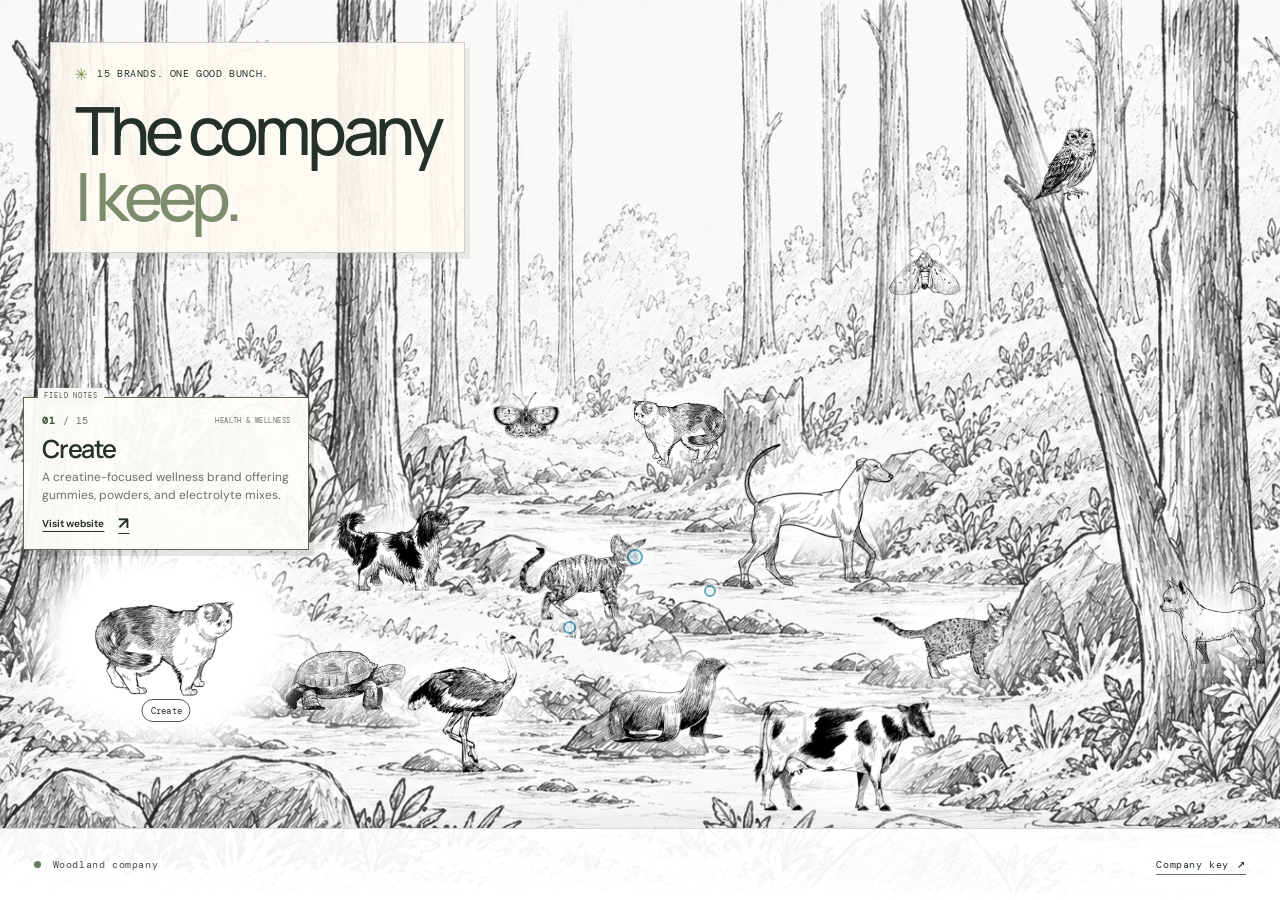
==== clients/index.html @ be7e584c "Improve mobile creek bubbles" ====
<!doctype html>
<html lang="en">
<head>
  <meta charset="utf-8">
  <meta name="viewport" content="width=device-width, initial-scale=1">
  <meta name="description" content="A few of the brands I help build, improve, and grow. Explore Thomas Standing’s freelance work in ecommerce and web development.">
  <meta name="theme-color" content="#eff2df">
  <title>Clients & Collaborations | Thomas Standing</title>
  <link rel="icon" href="../images/favicon.ico">
  <link rel="preconnect" href="https://fonts.googleapis.com">
  <link rel="preconnect" href="https://fonts.gstatic.com" crossorigin>
  <link href="https://fonts.googleapis.com/css2?family=DM+Mono&family=DM+Sans:wght@400;450;500;550;600;650;700&family=Manrope:wght@400;500;600;650;700;750;800&display=swap" rel="stylesheet">
  <link rel="stylesheet" href="clients.css">
  <link rel="stylesheet" href="illustrations.css">
  <link rel="stylesheet" href="zoo.css">
  <link rel="stylesheet" href="stillness.css">
  <link rel="stylesheet" href="wilderness.css">
  <link rel="stylesheet" href="tooltip.css">
  <link rel="stylesheet" href="mobile-scene.css?v=20260921-kevins-left-20">
  <link rel="stylesheet" href="animal-contrast.css?v=20260921-selected-halo">
  <link rel="stylesheet" href="field-guide.css">
  <link rel="stylesheet" href="ambient-life.css?v=20260921-mobile-bubbles-bold">
  <script src="clients.js" defer></script>
</head>
<body>
  <a class="skip-link" href="#animal-field">Skip to clients</a>
  <main id="main">
    <section class="intro" aria-labelledby="page-title">
      <div class="intro-copy">
        <p class="eyebrow"><span aria-hidden="true">✳</span> 15 BRANDS. ONE GOOD BUNCH.</p>
        <div class="intro-row">
          <h1 id="page-title">The company<br><span>I keep.</span></h1>
        </div>
      </div>
    </section>
    <section class="field-section" aria-labelledby="field-heading">
      <div class="field-heading"><p id="field-heading">PICK A COMPANION</p><p>Hover, tap, or use the arrow keys</p></div>
      <div class="animal-stage">
        <div class="ambient-life" aria-hidden="true">
          <span class="creek-bubble bubble-one"></span><span class="creek-bubble bubble-two"></span><span class="creek-bubble bubble-three"></span>
          <svg class="passing-bird" viewBox="0 0 44 20" focusable="false"><path class="bird-wing bird-wing-left" d="M22 11C15 2 7 2 2 5c8 0 13 4 20 8Z"/><path class="bird-wing bird-wing-right" d="M22 11C29 2 37 2 42 5c-8 0-13 4-20 8Z"/><path class="bird-body" d="M19 10c2-2 5-2 7 0l3 3-7 3-7-3Z"/></svg>
        </div>
        <div id="animal-field" class="animal-field" aria-label="Client companions"></div>
      </div>
      <article class="animal-detail" aria-live="polite" aria-atomic="true" hidden>
        <button id="detail-close" class="detail-close" type="button" aria-label="Close company note">×</button>
        <p class="detail-kicker"><span id="client-number">01</span> / 15 <span id="client-category"></span></p>
        <h2 id="client-name"></h2><p id="company-description"></p>
        <div id="contribution" class="contribution"><p class="detail-label">WHERE I COME IN</p><p id="client-work"></p></div>
        <ul id="client-services" class="services" aria-label="Services"></ul>
        <a id="client-link" target="_blank" rel="noopener noreferrer">Visit website <span aria-hidden="true">↗</span><span class="sr-only"> (opens in a new tab)</span></a>
      </article>
      <div class="field-footer"><p><span class="motion-dot" aria-hidden="true"></span> Woodland company</p><button id="field-guide-toggle" class="field-guide-toggle" type="button" aria-expanded="false" aria-controls="field-guide">Company key <span aria-hidden="true">↗</span></button></div>
      <aside id="field-guide" class="field-guide" aria-label="Company key" hidden>
        <div class="field-guide-heading"><p>FIELD GUIDE</p><button id="field-guide-close" type="button" aria-label="Close company key">×</button></div>
        <div id="company-key" class="company-key"></div>
      </aside>
    </section>
    <noscript><p class="noscript-message">Freelance clients include Create, OLYRA, Kevin’s Natural Foods, Consider the Wldflwrs, Koia, gigitAI, J. Press, Unbound Snacks, SomeraRoad, Ohana Realty, Love Your Melon, Oceanfoam, Tare Market, Rich Wife, and Served. Enable JavaScript to explore their collaborations, or <a href="mailto:tomcoap@gmail.com">get in touch</a>.</p></noscript>
  </main>
</body>
</html>
---- clients/clients.css ----
:root{--paper:#f7f5ed;--ink:#233128;--muted:#677168;--line:#d7dccf;--lime:#d7ee77;--moss:#405d3e;--sun:#f4bb59;--display:'Manrope',sans-serif;--body:'DM Sans',sans-serif;--mono:'DM Mono',monospace}*{box-sizing:border-box}html{scroll-behavior:smooth}body{margin:0;background:var(--paper);color:var(--ink);font-family:var(--body);-webkit-font-smoothing:antialiased}a{color:inherit;text-decoration:none}button{font:inherit;color:inherit;cursor:pointer}button,a{-webkit-tap-highlight-color:transparent}button:focus-visible,a:focus-visible{outline:3px solid var(--moss);outline-offset:5px}button{touch-action:manipulation}::selection{background:var(--lime)}.site-header,main,footer{width:min(1280px,calc(100% - 112px));margin-inline:auto}.site-header{height:108px;display:flex;align-items:center;justify-content:space-between;border-bottom:1px solid var(--line)}.wordmark{font-family:var(--display);font-size:22px;font-weight:750;letter-spacing:-1px}.brand-dot{color:#829d3e;font-size:32px}nav{display:flex;align-items:center;gap:35px;font-size:13px;font-weight:500}nav a{display:flex;align-items:center;gap:8px}.nav-dot{width:5px;height:5px;border-radius:50%;background:var(--ink)}.contact-link{margin-left:20px}.contact-link span{font-size:21px;margin-left:13px}.intro{padding:60px 0 40px}.eyebrow,.field-heading,.detail-kicker,.detail-label,.field-footer{font-family:var(--mono);font-size:10px;letter-spacing:.06em}.eyebrow{margin:0;display:flex;align-items:center;gap:9px}.eyebrow span{font-size:21px;line-height:1;color:#789147}.intro-row{display:flex;justify-content:space-between;align-items:flex-end;gap:48px;margin-top:19px}.intro h1{font-family:var(--display);font-weight:500;font-size:clamp(54px,6.3vw,88px);line-height:.99;letter-spacing:-5.7px;margin:0}.intro h1 span{color:#7d8c6d}.intro-row>p{max-width:275px;font-size:15px;line-height:1.7;color:var(--muted);margin:0 8px 6px 0}.field-section{padding-bottom:75px}.field-heading{display:flex;justify-content:space-between;border-top:1px solid var(--ink);padding:14px 0 16px;color:var(--muted)}.field-heading p{margin:0}.field-heading p:first-child{color:var(--ink)}.animal-stage{position:relative;min-height:650px;overflow:hidden;background:#e8eed6;border:1px solid #cad4af;border-radius:2px;isolation:isolate}.animal-stage:after{content:'';position:absolute;inset:0;z-index:-1;opacity:.28;background-image:radial-gradient(#728358 1px,transparent 1px);background-size:17px 17px;mix-blend-mode:multiply}.sun{position:absolute;width:190px;aspect-ratio:1;right:7%;top:7%;border-radius:50%;background:var(--sun);opacity:.87;box-shadow:0 0 0 10px #f4bb5922;z-index:-1}.cloud{position:absolute;width:145px;height:36px;background:#f8f7ed;border-radius:99px;opacity:.85;z-index:-1}.cloud:before,.cloud:after{content:'';position:absolute;bottom:0;border-radius:50%;background:inherit}.cloud:before{width:61px;height:61px;left:20px}.cloud:after{width:43px;height:43px;right:22px}.cloud-one{left:8%;top:11%;transform:scale(.62)}.cloud-two{right:22%;top:27%;transform:scale(.42);opacity:.6}.hills{position:absolute;left:-10%;right:-8%;bottom:-23%;height:48%;border-radius:50% 50% 0 0;background:#9eb675;z-index:-1}.hills:before{content:'';position:absolute;width:60%;height:80%;right:-9%;bottom:0;border-radius:50% 50% 0 0;background:#7e9e62}.animal-field{position:absolute;inset:0}.animal{--animal-size:98px;position:absolute;left:var(--x);top:var(--y);width:var(--animal-size);height:calc(var(--animal-size) + 30px);transform:translate(-50%,-50%) scale(var(--scale));border:0;background:transparent;padding:0;z-index:2;animation:amble var(--duration) ease-in-out var(--delay) infinite;transform-origin:50% 75%}.animal:hover,.animal:focus-visible,.animal[aria-pressed='true']{z-index:5;animation-play-state:paused}.animal:focus-visible{outline:none}.animal-shadow{position:absolute;bottom:16px;left:21%;width:58%;height:11px;border-radius:50%;background:#46613c30;filter:blur(2px);transition:transform .25s}.animal-face{position:relative;display:grid;place-items:center;width:100%;height:var(--animal-size);font-family:'Apple Color Emoji','Segoe UI Emoji',sans-serif;font-size:calc(var(--animal-size) * .79);line-height:1;filter:drop-shadow(0 8px 6px #35512328);transition:transform .25s,filter .25s}.animal-tag{position:absolute;top:calc(100% - 19px);left:50%;transform:translateX(-50%) translateY(-4px);white-space:nowrap;border:1px solid #526647;background:#f9faee;padding:5px 8px 4px;border-radius:99px;font-family:var(--mono);font-size:9px;letter-spacing:.02em;opacity:0;transition:opacity .2s,transform .2s;pointer-events:none}.animal:hover .animal-face,.animal:focus-visible .animal-face,.animal[aria-pressed='true'] .animal-face{transform:translateY(-9px) rotate(4deg);filter:drop-shadow(0 14px 8px #35512332)}.animal:hover .animal-shadow,.animal:focus-visible .animal-shadow,.animal[aria-pressed='true'] .animal-shadow{transform:scale(.76)}.animal:hover .animal-tag,.animal:focus-visible .animal-tag,.animal[aria-pressed='true'] .animal-tag{opacity:1;transform:translateX(-50%) translateY(-10px)}.animal-detail{position:absolute;right:24px;bottom:24px;width:min(378px,calc(100% - 48px));min-height:280px;padding:23px 24px 20px;background:#fffdf6;border:1px solid #46613c;box-shadow:8px 9px 0 #728c5544;z-index:6}.detail-kicker{display:flex;gap:7px;align-items:center;margin:0;color:var(--muted)}#client-number{color:var(--moss);font-weight:700}.detail-kicker #client-category{margin-left:auto;text-transform:uppercase;font-size:8px;letter-spacing:.06em}.animal-detail h2{font-family:var(--display);font-size:31px;line-height:1.05;letter-spacing:-1.7px;font-weight:600;margin:13px 0 10px}.animal-detail>p:not(.detail-kicker){font-size:13px;line-height:1.55;color:var(--muted);margin:0}.contribution{margin-top:18px;border-top:1px solid var(--line);padding-top:13px}.contribution[hidden],.services[hidden]{display:none}.detail-label{margin:0 0 5px;color:var(--moss);font-size:8px}.contribution p:last-child{font-size:12px;line-height:1.52;margin:0}.services{display:flex;flex-wrap:wrap;gap:5px;list-style:none;padding:0;margin:14px 0}.services li{font-size:8px;letter-spacing:.02em;border:1px solid var(--line);padding:5px 7px;border-radius:99px}.animal-detail>a{display:inline-flex;gap:14px;align-items:center;margin-top:13px;font-size:11px;font-weight:650;text-decoration:underline;text-underline-offset:4px}.animal-detail>a span[aria-hidden]{font-size:17px;text-decoration:none}.field-footer{display:flex;justify-content:space-between;align-items:center;padding:13px 1px;color:var(--muted)}.field-footer p{margin:0}.motion-dot{display:inline-block;width:7px;height:7px;margin-right:5px;border-radius:50%;background:#719657;animation:blink 2s ease-in-out infinite}.field-footer button{border:0;border-bottom:1px solid var(--muted);padding:3px 0;background:transparent;font-family:var(--mono);font-size:10px;color:var(--ink)}.closing{border-top:1px solid var(--line);display:flex;align-items:center;justify-content:space-between;gap:25px;padding:40px 0 62px}.closing p{font-family:var(--display);font-size:35px;letter-spacing:-1.4px;line-height:1.3;margin:0}.closing p span{color:#818776}.closing>a{font-size:12px;background:var(--lime);padding:18px 22px;border-radius:3px;white-space:nowrap}.closing>a span{margin-left:32px;font-size:20px}.closing>a:hover{background:#c9e36b}footer{border-top:1px solid var(--line);padding:25px 0 30px;display:flex;align-items:center;justify-content:space-between;font-size:10px;color:var(--muted)}footer>span:first-child{color:var(--ink);font-weight:600}.sr-only{position:absolute;width:1px;height:1px;padding:0;margin:-1px;overflow:hidden;clip:rect(0,0,0,0);white-space:nowrap;border:0}.skip-link{position:fixed;left:20px;top:-100px;z-index:10;padding:12px;background:var(--lime)}.skip-link:focus{top:12px}.noscript-message{padding:24px;line-height:1.7}.noscript-message a{text-decoration:underline}.is-paused .animal,.is-paused+.animal{animation-play-state:paused}@keyframes amble{0%,100%{margin-top:0;rotate:-1deg}50%{margin-top:-11px;rotate:2deg}}@keyframes blink{0%,100%{opacity:1}50%{opacity:.25}}@media(max-width:900px){.site-header,main,footer{width:calc(100% - 64px)}.animal-stage{min-height:630px}.animal-detail{width:min(350px,calc(100% - 40px));right:20px;bottom:20px}.sun{width:155px}.animal{--animal-size:84px}}@media(max-width:680px){.site-header,main,footer{width:calc(100% - 40px)}.site-header{height:83px}.wordmark{font-size:17px;letter-spacing:-.7px}.brand-dot{font-size:22px}nav{gap:18px;font-size:11px}nav>a:first-child{display:none}.contact-link{margin-left:0}.contact-link span{margin-left:0;font-size:16px}.intro{padding:38px 0 32px}.eyebrow{font-size:8px}.intro-row{display:block;margin-top:19px}.intro h1{font-size:clamp(51px,13.7vw,72px);letter-spacing:-4.3px}.intro-row>p{max-width:310px;margin:22px 0 0;font-size:13px}.field-heading{font-size:8px;padding:11px 0}.animal-stage{min-height:730px;overflow:visible;background:transparent;border:0;padding-top:0}.animal-stage:after,.hills,.sun,.cloud{display:none}.animal-field{position:relative;display:grid;grid-template-columns:repeat(3,1fr);gap:0;min-height:390px;padding:6px 2px;background:#e8eed6;border:1px solid #cad4af}.animal{--animal-size:74px;position:relative;left:auto;top:auto;width:100%;height:118px;transform:scale(var(--scale));animation:none}.animal:hover,.animal:focus-visible,.animal[aria-pressed='true']{transform:scale(var(--scale))}.animal-detail{position:relative;right:auto;bottom:auto;width:100%;min-height:0;margin-top:16px;padding:21px 20px;box-shadow:5px 6px 0 #728c5544}.animal-detail h2{font-size:30px}.detail-kicker #client-category{max-width:160px;text-align:right}.field-footer{font-size:9px;padding-top:12px}.closing{margin-top:0;display:block;padding:27px 0 43px}.closing p{font-size:30px}.closing>a{display:inline-flex;align-items:center;margin-top:24px;padding:13px 18px}footer{font-size:9px;gap:14px;flex-wrap:wrap}footer>span:nth-child(2){order:3;flex-basis:100%}footer>a{margin-left:auto}}@media(prefers-reduced-motion:reduce){*,*::before,*::after{animation:none!important;scroll-behavior:auto!important;transition:none!important}}
---- clients/illustrations.css ----
/* The supplied drawings have white paper backgrounds; multiply lets that paper inherit the field color. */
.animal-face{position:relative;display:block;width:116%;height:var(--animal-size);margin-left:-8%;object-fit:contain;filter:drop-shadow(0 8px 6px #35512328);transition:transform .25s,filter .25s}
.animal:hover .animal-face,.animal:focus-visible .animal-face,.animal[aria-pressed='true'] .animal-face{transform:translateY(-9px) rotate(2deg);filter:drop-shadow(0 14px 8px #35512332)}
.asset-credit{font-size:9px;text-decoration:underline;text-underline-offset:3px}
@media(max-width:680px){.animal-face{height:calc(var(--animal-size) * 1.1)}}
---- clients/zoo.css ----
/* A still illustrated gathering; only the selected companion says hello. */
.animal-stage{min-height:675px;background:#e9b077;overflow:hidden}.animal-stage:after{content:none}.sun,.cloud,.hills{display:none}.habitat,.path,.pond,.tree,.park-label{position:absolute;pointer-events:none}.habitat-grove{z-index:0;width:76%;height:56%;left:1%;top:15%;border-radius:48% 52% 50% 50%;background:#a6c77d}.habitat-grove:before{content:'';position:absolute;inset:11px;border:1px solid #6d925f55;border-radius:inherit}.habitat-meadow,.habitat-woodland{z-index:1;width:130px;height:74px;border-radius:52% 48% 48% 52%;background:radial-gradient(circle at 18% 72%,#7ca56d 0 12px,transparent 13px),radial-gradient(circle at 35% 43%,#86ad70 0 15px,transparent 16px),radial-gradient(circle at 56% 69%,#789d62 0 14px,transparent 15px),radial-gradient(circle at 77% 38%,#87af71 0 17px,transparent 18px),#6d9663}.habitat-meadow{left:-2%;bottom:18%;transform:scale(.9)}.habitat-woodland{right:25%;top:26%;transform:scale(.85)}.path{z-index:2;background:#8d623e}.path-one{left:29%;top:27%;width:270px;height:89px;border-radius:8px;box-shadow:inset 0 12px #b88457,inset 0 17px #623f2d,inset 0 35px #bd8b5e,inset 0 40px #623f2d,inset 0 61px #bd8b5e,inset 0 66px #623f2d}.path-one:before,.path-one:after{content:'';position:absolute;top:8px;width:12px;height:103px;border-radius:8px;background:#65412d}.path-one:before{left:8px}.path-one:after{right:8px}.path-two{z-index:1;left:2%;bottom:9%;width:72%;height:21%;border-radius:50%;background:#91b96d;transform:rotate(-4deg)}.pond{z-index:2;width:23%;height:12%;left:43%;top:53%;border:6px solid #a8cf94;border-radius:50%;background:repeating-radial-gradient(ellipse at center,#85b8c0 0 10%,#9bc6ca 11% 21%);transform:rotate(-8deg);box-shadow:0 0 0 4px #6d9f76}.tree{z-index:2;width:66px;height:118px;transform:scale(var(--tree-scale,1))}.tree:before{content:'';position:absolute;left:28px;bottom:0;width:12px;height:55px;border-radius:12px;background:#80583b;box-shadow:-15px -24px 0 -4px #80583b,14px -20px 0 -4px #80583b}.tree:after{content:'';position:absolute;left:0;top:0;width:66px;height:76px;border-radius:48% 52% 44% 56%;background:radial-gradient(circle at 35% 25%,#c4dd92 0 13%,transparent 14%),#709c60;box-shadow:inset -10px -10px #5d8753}.tree-one{left:6%;top:8%;--tree-scale:1}.tree-two{display:none}.tree-three{right:12%;top:9%;--tree-scale:1.05}.tree-four{right:31%;top:17%;--tree-scale:.66}.park-label{z-index:3;color:#4f704d;font-family:var(--mono);font-size:8px;letter-spacing:.13em;opacity:.72}.label-one{left:31%;bottom:18%;transform:rotate(-4deg)}.label-two{left:51%;top:65%;transform:rotate(-8deg)}.animal-field{z-index:4}.animal{z-index:4;animation:none!important;transform-origin:50% 100%}.animal:hover,.animal:focus-visible,.animal[aria-pressed='true']{z-index:8}.animal-shadow{display:none}.animal-face,.animal:hover .animal-face,.animal:focus-visible .animal-face,.animal[aria-pressed='true'] .animal-face{filter:none;transform:none}.animal-tag{border-color:#526647;background:#fffaf0}.animal:hover .animal-tag,.animal:focus-visible .animal-tag,.animal[aria-pressed='true'] .animal-tag{opacity:1;transform:translateX(-50%) translateY(-10px)}.animal.is-reacting .animal-face{animation:companion-hello .72s cubic-bezier(.25,1.35,.45,1)}.animal[data-id='gigit'].is-reacting .animal-face{animation:fish-flip .65s cubic-bezier(.22,1.2,.5,1)}.animal[data-id='ctwf'].is-reacting .animal-face,.animal[data-id='lym'].is-reacting .animal-face{animation:bird-ruffle .7s cubic-bezier(.22,1.2,.5,1)}.animal-detail{right:24px;bottom:24px;width:min(360px,calc(100% - 48px));min-height:0;border-color:#667d54;box-shadow:7px 8px 0 #7255342b}.animal-detail:before{content:'FIELD NOTES';position:absolute;top:-10px;left:18px;padding:3px 6px;background:#fff2df;color:#667a54;font-family:var(--mono);font-size:7px;letter-spacing:.12em}.animal-detail h2{font-size:30px}.field-footer{color:#795d42}.motion-dot{background:#769957}.field-footer p:last-child{margin-left:auto}.field-footer p:last-child:before{content:'✦ ';color:#74935c}@keyframes companion-hello{0%{transform:translateY(0) rotate(0) scale(1)}30%{transform:translateY(-10px) rotate(-4deg) scale(1.04)}55%{transform:translateY(-3px) rotate(4deg) scale(1.02)}78%{transform:translateY(-7px) rotate(-2deg) scale(1.02)}100%{transform:translateY(0) rotate(0) scale(1)}}@keyframes fish-flip{0%{transform:rotate(0) translateY(0)}34%{transform:rotate(-13deg) translateY(-12px)}65%{transform:rotate(9deg) translateY(-4px)}100%{transform:rotate(0) translateY(0)}}@keyframes bird-ruffle{0%,100%{transform:translateY(0) rotate(0) scale(1)}30%{transform:translateY(-8px) rotate(-6deg) scale(1.06,.95)}62%{transform:translateY(-2px) rotate(5deg) scale(.96,1.05)}}@media(max-width:900px){.path-one{left:24%}.animal-detail{width:min(345px,calc(100% - 40px))}}@media(max-width:680px){.animal-stage{min-height:730px;background:transparent}.habitat,.path,.pond,.tree,.park-label{display:none}.animal-field{background:#dce9c5}.animal{animation:none!important}.animal-detail{box-shadow:5px 6px 0 #7255342b}.field-footer p:last-child{margin-left:0}}@media(prefers-reduced-motion:reduce){.animal.is-reacting .animal-face{animation:none!important}}
---- clients/stillness.css ----
/* Disable all ambient movement. Client selection is the only animation. */
.motion-dot { animation:none!important; }
---- clients/wilderness.css ----
/* The supplied creek illustration is the setting for every client companion. */
body{background:#f7f7f3 url('wilderness-background.png') center top/cover fixed no-repeat}
.site-header,.intro,.field-heading,.field-footer,.closing,footer{background:#fffffff0;backdrop-filter:blur(2px)}
.site-header{padding-inline:18px}.intro{padding-inline:18px}.field-heading,.field-footer{padding-inline:10px}.closing{padding-inline:18px}footer{padding-inline:18px}
.animal-stage{min-height:700px;background:url('wilderness-background.png') center/cover no-repeat;border:1px solid #bfc0bc;box-shadow:0 10px 28px #27302526}
.animal-stage:after{content:none}.animal-field{z-index:3}.habitat,.path,.pond,.tree,.park-label{display:none}
.animal{animation:none!important}.animal-shadow{display:none}.animal-face,.animal:hover .animal-face,.animal:focus-visible .animal-face,.animal[aria-pressed='true'] .animal-face{filter:none;transform:none;mix-blend-mode:multiply}
.animal[data-id='gigit'] .animal-face{transform:scaleX(-1)}
.animal[data-id='gigit'].is-reacting .animal-face{animation:companion-hello .72s cubic-bezier(.25,1.35,.45,1)}
.animal-tag{background:#fffffff2;border-color:#525952;color:#263027}.animal-detail{background:#fffffff2;border-color:#4f554e;box-shadow:7px 8px 0 #3740332b}.animal-detail:before{background:#f7f7f3;color:#4d584c}.field-footer{color:#465044}.motion-dot{background:#607d5a}
.site-header,footer,.closing{display:none}html,body{min-height:100%;overflow:hidden}body{min-height:100vh;background:#f7f7f3}.site-header,.intro,.field-heading,.field-footer,.closing,footer{background:transparent;backdrop-filter:none}main{width:min(1280px,calc(100% - 64px));min-height:100vh;position:relative}.intro{position:relative;z-index:4;padding:48px 18px 0}.field-heading{display:none}.field-section{padding:0}.animal-stage{position:fixed;inset:0;min-height:100vh;background:url('wilderness-background.png') center/cover no-repeat;border:0;box-shadow:none;z-index:1}.animal-detail{position:fixed;right:32px;bottom:96px;z-index:10}.field-footer{position:fixed;z-index:12;bottom:0;left:0;width:100%;height:72px;padding:0 34px;background:#fffffff0;border-top:1px solid #d7d9d3;box-shadow:0 -8px 22px #1c241210}
@media(max-width:900px){.animal-stage{min-height:660px}.animal{--animal-size:clamp(58px,10vw,100px)!important}.animal[data-id='ctwf'],.animal[data-id='lym'],.animal[data-id='somera'],.animal[data-id='jpress']{--animal-size:54px!important}}
@media(max-width:680px){html,body{overflow:auto}.intro{padding:34px 0 0}.intro-row>p{background:#ffffffe6;padding:10px}.animal-stage{position:relative;inset:auto;min-height:730px;background:url('wilderness-background.png') center/cover no-repeat}.animal-field{background:none;border:0}.animal{--animal-size:74px!important}.animal-detail{position:relative;right:auto;bottom:auto;margin-top:16px;background:#fffffff5}.field-footer{position:relative;left:auto;bottom:auto;width:auto;height:auto;padding:13px 0;background:transparent;border:0;box-shadow:none}.field-footer p:last-child{margin-left:0}}
---- clients/tooltip.css ----
/* Keep the heading readable and make each company note belong to its animal. */
.intro{padding:42px 18px 0;z-index:2;pointer-events:none}.intro-copy{display:inline-block;padding:20px 24px 23px;background:#fdfbf3ed;border:1px solid #6b746650;box-shadow:5px 6px 0 #5b634819}.intro-row{display:block;margin-top:13px}.intro h1{font-size:clamp(48px,5.2vw,74px);letter-spacing:-4.8px}.animal-detail{position:fixed;z-index:20;left:var(--detail-left);top:var(--detail-top);right:auto;bottom:auto;width:min(286px,calc(100vw - 36px));min-height:0;padding:16px 18px 15px;transform:translate(-50%,-100%);border-color:#596455;background:#fffdf7f5;box-shadow:5px 6px 0 #313b291f;transition:opacity .18s ease,transform .18s ease}.detail-close{display:none}.animal-detail[data-placement='below']{transform:translate(-50%,0)}.animal-detail:before{top:-10px;left:14px}.animal-detail h2{margin:9px 0 7px;font-size:25px;letter-spacing:-1.4px}.animal-detail>p:not(.detail-kicker){font-size:12px;line-height:1.45}.contribution{margin-top:10px;padding-top:9px}.contribution p:last-child{font-size:11px;line-height:1.4}.services{margin:9px 0}.services li{font-size:7px;padding:4px 6px}.animal-detail>a{margin-top:8px;font-size:10px}.detail-kicker #client-category{font-size:7px}.animal-detail:has(.contribution[hidden]) .services{margin-bottom:0}
@media(max-width:680px){.intro-copy{padding:16px 17px 18px}.intro h1{font-size:clamp(46px,13vw,66px);letter-spacing:-4px}.animal-detail{position:relative;left:auto;top:auto;right:auto;bottom:auto;width:100%;transform:none!important;margin-top:16px;padding:20px;background:#fffffff5}.detail-close{display:grid;place-items:center;position:absolute;right:13px;top:13px;width:28px;height:28px;border:1px solid #6f796a;border-radius:50%;padding:0;background:#fffdf7;color:#31402f;font-size:21px;line-height:1}.detail-kicker{padding-right:42px}.animal-detail h2{padding-right:34px;font-size:30px}.animal-detail>p:not(.detail-kicker){font-size:13px}.field-heading{display:flex}}
---- clients/mobile-scene.css ----
/* On phones the animals keep their real locations in the landscape, rather than becoming a grid. */
@media(max-width:680px){
  html,body{height:100%;min-height:100%;overflow:hidden}body{min-height:100svh}
  main{width:100%;min-height:100svh}.intro{padding:18px;z-index:10}.intro-copy{padding:14px 16px 16px}.intro h1{font-size:clamp(42px,12vw,56px);letter-spacing:-3.7px}.eyebrow{font-size:7px}.field-heading{display:none!important}
  .animal-stage{position:fixed;inset:0;min-height:100svh;background:url('wilderness-background.png') center/cover no-repeat;border:0;box-shadow:none;z-index:1}
  .animal-field{position:absolute;inset:0;display:block;min-height:0;padding:0;background:none;border:0}
  .animal,.animal:hover,.animal:focus-visible,.animal[aria-pressed='true']{position:absolute;left:var(--x);top:var(--y);width:var(--animal-size);height:calc(var(--animal-size) + 30px);transform:translate(-50%,-50%) scale(var(--scale));animation:none!important}
  .animal-detail{position:fixed;z-index:11;left:16px;right:16px;top:auto;bottom:84px;width:auto;max-height:min(232px,calc(100svh - 240px));margin:0;overflow-y:auto;transform:none!important;background:#fffdf7f7}
  .field-footer{position:fixed;z-index:12;left:0;right:0;bottom:0;width:auto;height:68px;padding:0 16px;background:#fffffff0;border-top:1px solid #d7d9d3;box-shadow:0 -8px 22px #1c241210}
  .animal[data-id='create']{--x:17%!important;--y:70%!important;--animal-size:78px!important}.animal[data-id='olyra']{--x:43%!important;--y:62%!important;--animal-size:72px!important}.animal[data-id='kevins']{--x:calc(69% - 26px)!important;--y:65%!important;--animal-size:76px!important}.animal[data-id='ctwf']{--x:calc(82% + 20px)!important;--y:8%!important;--animal-size:66px!important}.animal[data-id='koia']{--x:84%!important;--y:59%!important;--animal-size:90px!important}.animal[data-id='koia'] .animal-face{transform:scaleX(-1)}
  .animal[data-id='gigit']{--x:56%!important;--y:48%!important;--animal-size:58px!important}.animal[data-id='jpress']{--x:52%!important;--y:calc(51% + 18px)!important;--animal-size:42px!important}.animal[data-id='jpress'] .animal-face{transform:rotate(18deg)}.animal[data-id='unbound']{--x:44%!important;--y:77%!important;--animal-size:64px!important}.animal[data-id='somera']{--x:57%!important;--y:39%!important;--animal-size:43px!important}.animal[data-id='somera'] .animal-face{transform:rotate(-21deg)}.animal[data-id='ohana-realty']{--x:10%!important;--y:calc(80% - 120px)!important;--animal-size:80px!important}
  .animal[data-id='lym']{--x:70%!important;--y:41%!important;--animal-size:50px!important}.animal[data-id='oceanfoam']{--x:91%!important;--y:69%!important;--animal-size:68px!important}.animal[data-id='tare']{--x:calc(30% - 20px)!important;--y:82%!important;--animal-size:90px!important}.animal[data-id='tare'] .animal-face{transform:scaleX(-1)}.animal[data-id='richwife']{--x:54%!important;--y:84%!important;--animal-size:78px!important}.animal[data-id='served']{--x:76%!important;--y:87%!important;--animal-size:94px!important}
}
---- clients/animal-contrast.css ----
/* A feathered paper glow gives the drawings a quiet foreground layer. */
.animal{isolation:isolate}.animal-halo{position:absolute;inset:18% 2% 20%;z-index:0;border-radius:48% 52% 44% 56% / 48% 42% 58% 52%;background:#fff;filter:blur(18px);pointer-events:none;transition:filter .2s ease,transform .2s ease}.animal-face,.animal:hover .animal-face,.animal:focus-visible .animal-face,.animal[aria-pressed='true'] .animal-face{position:relative;z-index:1;mix-blend-mode:normal!important;filter:brightness(0)}.animal[aria-pressed='true'] .animal-halo{filter:blur(7px);transform:scale(2.15)}.animal-tag{z-index:2}.animal.is-reacting .animal-face{filter:brightness(0)!important}.animal[data-id='oceanfoam'] .animal-face,.animal[data-id='oceanfoam']:hover .animal-face,.animal[data-id='oceanfoam']:focus-visible .animal-face,.animal[data-id='oceanfoam'][aria-pressed='true'] .animal-face{transform:scaleX(-1)!important}
---- clients/field-guide.css ----
/* A compact index lets visitors choose a company without hunting through the scene. */
.field-guide-toggle{display:inline-flex;align-items:center;gap:8px;border:0;border-bottom:1px solid currentColor;padding:3px 0;background:transparent;color:#465044;font-family:var(--mono);font-size:10px;letter-spacing:.06em}.field-guide-toggle span{font-size:14px;line-height:.8}.field-guide{position:fixed;right:24px;bottom:88px;z-index:30;width:min(360px,calc(100vw - 36px));max-height:min(480px,calc(100vh - 120px));overflow:auto;padding:14px;background:#fffdf7fa;border:1px solid #596455;box-shadow:7px 8px 0 #313b2924}.field-guide[hidden]{display:none}.field-guide-heading{display:flex;align-items:center;justify-content:space-between;padding:0 0 11px;border-bottom:1px solid #d7dccf}.field-guide-heading p{margin:0;color:#546152;font-family:var(--mono);font-size:9px;letter-spacing:.12em}.field-guide-heading button{width:25px;height:25px;border:1px solid #8d9688;border-radius:50%;background:transparent;color:#334032;font-size:19px;line-height:1}.company-key{display:grid;grid-template-columns:repeat(2,minmax(0,1fr));gap:5px;margin-top:12px}.company-key button{display:flex;align-items:center;gap:8px;width:100%;min-height:34px;border:1px solid #d7dccf;border-radius:2px;padding:7px 8px;background:#fffdf7;color:#364235;text-align:left;font-family:var(--body);font-size:11px;font-weight:600;line-height:1.1;transition:background .16s ease,border-color .16s ease,transform .16s ease}.company-key button:hover,.company-key button:focus-visible,.company-key button[aria-current='true']{border-color:#596455;background:#eaf1cc;outline:none}.company-key button:active{transform:translateY(1px)}.company-key-number{flex:0 0 auto;color:#79896c;font-family:var(--mono);font-size:8px;font-weight:400}
@media(max-width:680px){.field-guide{right:16px;bottom:80px;width:calc(100vw - 32px);max-height:min(430px,calc(100svh - 104px))}.company-key{grid-template-columns:1fr}.field-guide-toggle{font-size:9px}}
---- clients/ambient-life.css ----
/* Small, intermittent signs of life keep the forest from feeling static. */
.ambient-life{position:absolute;inset:0;z-index:4;overflow:hidden;pointer-events:none}.creek-bubble{position:absolute;width:16px;aspect-ratio:1;border:2px solid #348eac;border-radius:50%;background:#dff7ffde;box-shadow:0 0 0 3px #ffffffc9,inset 0 0 0 2px #ffffffa8;opacity:.72;animation:creek-bubble 6s ease-in-out infinite}.creek-bubble:after{content:'';position:absolute;left:23%;top:18%;width:20%;aspect-ratio:1;border-radius:50%;background:#fff}.bubble-one{left:49%;top:61%;animation-delay:-1.2s}.bubble-two{left:55%;top:65%;width:12px;animation-duration:7s;animation-delay:-5.4s}.bubble-three{left:44%;top:69%;width:13px;animation-duration:8s;animation-delay:-8.1s}.passing-bird{position:absolute;top:20%;left:0;width:42px;height:auto;overflow:visible;fill:#263127;opacity:0;transform:translateX(-60px);animation:bird-pass 10s linear infinite}.bird-wing{transform-box:fill-box}.bird-wing-left{transform-origin:100% 100%;animation:wing-left .32s ease-in-out infinite alternate}.bird-wing-right{transform-origin:0 100%;animation:wing-right .32s ease-in-out infinite alternate}.bird-body{opacity:.96}@keyframes creek-bubble{0%,100%{opacity:.58;transform:translateY(0) scale(.72)}50%{opacity:1;transform:translateY(-18px) scale(1.05)}}@keyframes bird-pass{0%,68%{opacity:0;transform:translate(-60px,4px) scale(.8)}72%{opacity:.7}92%{opacity:.7;transform:translate(calc(100vw + 60px),-8px) scale(.92)}96%,100%{opacity:0;transform:translate(calc(100vw + 75px),-10px) scale(.92)}}@keyframes wing-left{from{transform:rotate(-12deg)}to{transform:rotate(9deg)}}@keyframes wing-right{from{transform:rotate(12deg)}to{transform:rotate(-9deg)}}@media(max-width:680px){.bubble-one{left:50%;top:52%}.bubble-two{left:57%;top:58%}.bubble-three{left:45%;top:64%}.passing-bird{top:24%;width:34px}}@media(prefers-reduced-motion:reduce){.ambient-life{display:none}}
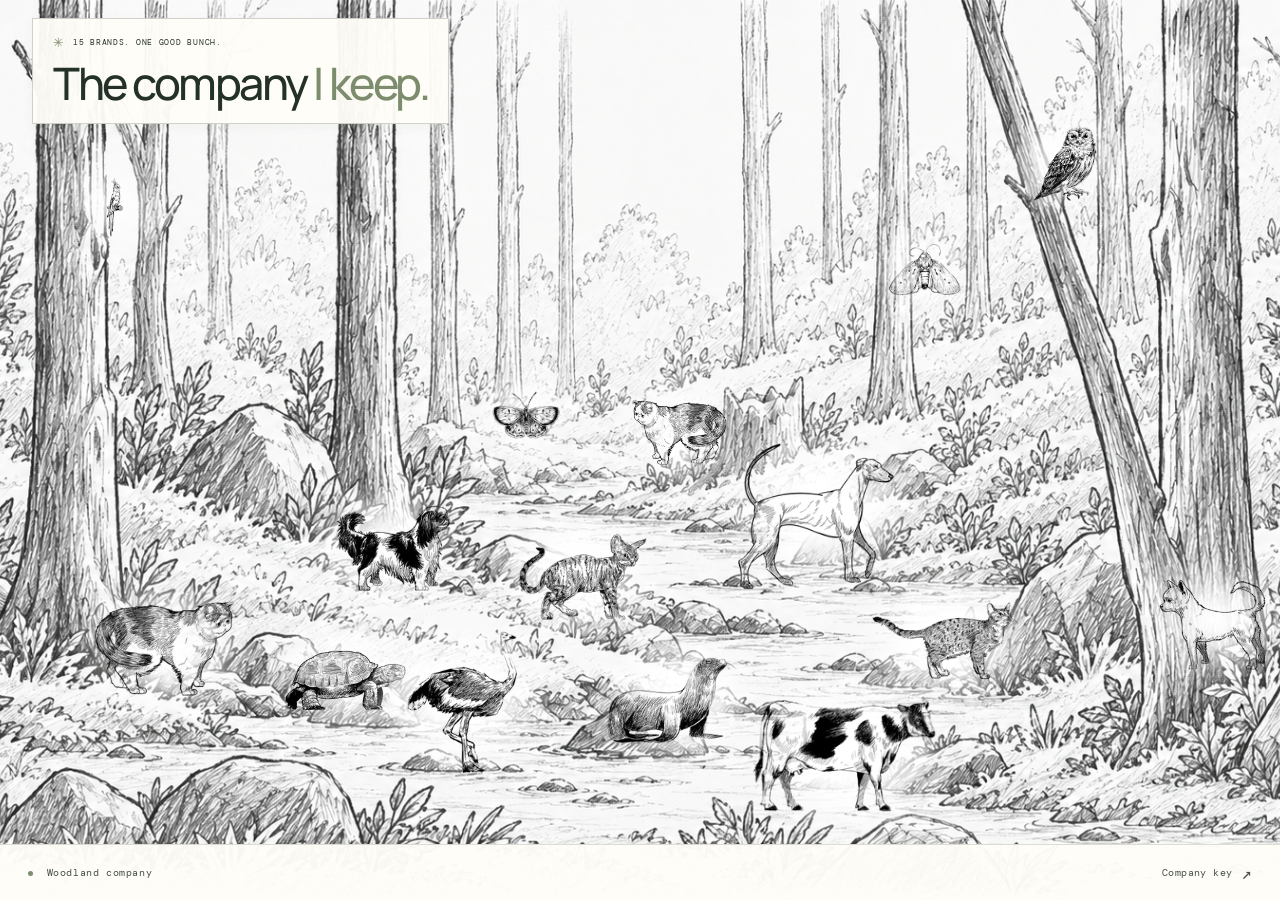
==== commit 1c1fb052: "Polish woodland client scene and pencil ambient effects" ====
--- a/clients/index.html
+++ b/clients/index.html
@@ -2,9 +2,9 @@
 <html lang="en">
 <head>
   <meta charset="utf-8">
-  <meta name="viewport" content="width=device-width, initial-scale=1">
+  <meta name="viewport" content="width=device-width, initial-scale=1, viewport-fit=cover">
   <meta name="description" content="A few of the brands I help build, improve, and grow. Explore Thomas Standing’s freelance work in ecommerce and web development.">
-  <meta name="theme-color" content="#eff2df">
+  <meta name="theme-color" content="#fffdf7">
   <title>Clients & Collaborations | Thomas Standing</title>
   <link rel="icon" href="../images/favicon.ico">
   <link rel="preconnect" href="https://fonts.googleapis.com">
@@ -12,15 +12,15 @@
   <link href="https://fonts.googleapis.com/css2?family=DM+Mono&family=DM+Sans:wght@400;450;500;550;600;650;700&family=Manrope:wght@400;500;600;650;700;750;800&display=swap" rel="stylesheet">
   <link rel="stylesheet" href="clients.css">
   <link rel="stylesheet" href="illustrations.css">
-  <link rel="stylesheet" href="zoo.css">
+  <link rel="stylesheet" href="zoo.css?v=20260921-woodland-polish">
   <link rel="stylesheet" href="stillness.css">
   <link rel="stylesheet" href="wilderness.css">
-  <link rel="stylesheet" href="tooltip.css">
-  <link rel="stylesheet" href="mobile-scene.css?v=20260921-kevins-left-20">
+  <link rel="stylesheet" href="tooltip.css?v=20260921-woodland-polish">
+  <link rel="stylesheet" href="mobile-scene.css?v=20260921-woodland-polish">
   <link rel="stylesheet" href="animal-contrast.css?v=20260921-selected-halo">
-  <link rel="stylesheet" href="field-guide.css">
-  <link rel="stylesheet" href="ambient-life.css?v=20260921-mobile-bubbles-bold">
-  <script src="clients.js" defer></script>
+  <link rel="stylesheet" href="field-guide.css?v=20260921-woodland-polish">
+  <link rel="stylesheet" href="ambient-life.css?v=20260921-pencil-water-flight">
+  <script src="clients.js?v=20260921-woodland-polish" defer></script>
 </head>
 <body>
   <a class="skip-link" href="#animal-field">Skip to clients</a>
@@ -37,9 +37,34 @@
       <div class="field-heading"><p id="field-heading">PICK A COMPANION</p><p>Hover, tap, or use the arrow keys</p></div>
       <div class="animal-stage">
         <div class="ambient-life" aria-hidden="true">
-          <span class="creek-bubble bubble-one"></span><span class="creek-bubble bubble-two"></span><span class="creek-bubble bubble-three"></span>
-          <svg class="passing-bird" viewBox="0 0 44 20" focusable="false"><path class="bird-wing bird-wing-left" d="M22 11C15 2 7 2 2 5c8 0 13 4 20 8Z"/><path class="bird-wing bird-wing-right" d="M22 11C29 2 37 2 42 5c-8 0-13 4-20 8Z"/><path class="bird-body" d="M19 10c2-2 5-2 7 0l3 3-7 3-7-3Z"/></svg>
+          <svg class="creek-surface" viewBox="0 0 1659 948" preserveAspectRatio="xMidYMid slice" focusable="false">
+            <defs>
+              <!-- Broken, slightly irregular arcs follow the pencil water marks. -->
+              <g id="pencil-water-ring">
+                <path d="M-34-1C-32-5-19-7-8-6M1-6C18-7 34-4 37-1M37 1C31 5 15 7 4 6M-6 6C-21 7-33 4-36 2"/>
+                <path class="ripple-pencil-echo" d="M-29-3C-22-6-10-7 4-6M11 7C21 6 32 5 36 2M-35 3C-29 5-18 7-13 7"/>
+              </g>
+            </defs>
+            <g class="ripple-upstream" transform="translate(782 530) scale(.68)">
+              <g class="water-ring"><use href="#pencil-water-ring"/></g>
+              <g class="water-ring"><use href="#pencil-water-ring"/></g>
+              <g class="water-ring"><use href="#pencil-water-ring"/></g>
+            </g>
+            <g class="ripple-midstream" transform="translate(884 562)">
+              <path class="water-dimple" d="M-3 0Q0-2 3 0M-5 2Q0 4 5 2"/>
+              <g class="water-ring"><use href="#pencil-water-ring"/></g>
+              <g class="water-ring"><use href="#pencil-water-ring"/></g>
+              <g class="water-ring"><use href="#pencil-water-ring"/></g>
+            </g>
+            <g class="ripple-downstream" transform="translate(1004 729) scale(1.18)">
+              <g class="water-ring"><use href="#pencil-water-ring"/></g>
+              <g class="water-ring"><use href="#pencil-water-ring"/></g>
+              <g class="water-ring"><use href="#pencil-water-ring"/></g>
+            </g>
+          </svg>
+          <div class="forest-flyby"><span class="sketch-bird"></span></div>
         </div>
+
         <div id="animal-field" class="animal-field" aria-label="Client companions"></div>
       </div>
       <article class="animal-detail" aria-live="polite" aria-atomic="true" hidden>
@@ -52,7 +77,7 @@
       </article>
       <div class="field-footer"><p><span class="motion-dot" aria-hidden="true"></span> Woodland company</p><button id="field-guide-toggle" class="field-guide-toggle" type="button" aria-expanded="false" aria-controls="field-guide">Company key <span aria-hidden="true">↗</span></button></div>
       <aside id="field-guide" class="field-guide" aria-label="Company key" hidden>
-        <div class="field-guide-heading"><p>FIELD GUIDE</p><button id="field-guide-close" type="button" aria-label="Close company key">×</button></div>
+        <div class="field-guide-heading"><p>FIELD GUIDE · 15 COMPANIES</p><button id="field-guide-close" type="button" aria-label="Close company key">×</button></div>
         <div id="company-key" class="company-key"></div>
       </aside>
     </section>
--- a/clients/zoo.css
+++ b/clients/zoo.css
@@ -1,2 +1,2 @@
 /* A still illustrated gathering; only the selected companion says hello. */
-.animal-stage{min-height:675px;background:#e9b077;overflow:hidden}.animal-stage:after{content:none}.sun,.cloud,.hills{display:none}.habitat,.path,.pond,.tree,.park-label{position:absolute;pointer-events:none}.habitat-grove{z-index:0;width:76%;height:56%;left:1%;top:15%;border-radius:48% 52% 50% 50%;background:#a6c77d}.habitat-grove:before{content:'';position:absolute;inset:11px;border:1px solid #6d925f55;border-radius:inherit}.habitat-meadow,.habitat-woodland{z-index:1;width:130px;height:74px;border-radius:52% 48% 48% 52%;background:radial-gradient(circle at 18% 72%,#7ca56d 0 12px,transparent 13px),radial-gradient(circle at 35% 43%,#86ad70 0 15px,transparent 16px),radial-gradient(circle at 56% 69%,#789d62 0 14px,transparent 15px),radial-gradient(circle at 77% 38%,#87af71 0 17px,transparent 18px),#6d9663}.habitat-meadow{left:-2%;bottom:18%;transform:scale(.9)}.habitat-woodland{right:25%;top:26%;transform:scale(.85)}.path{z-index:2;background:#8d623e}.path-one{left:29%;top:27%;width:270px;height:89px;border-radius:8px;box-shadow:inset 0 12px #b88457,inset 0 17px #623f2d,inset 0 35px #bd8b5e,inset 0 40px #623f2d,inset 0 61px #bd8b5e,inset 0 66px #623f2d}.path-one:before,.path-one:after{content:'';position:absolute;top:8px;width:12px;height:103px;border-radius:8px;background:#65412d}.path-one:before{left:8px}.path-one:after{right:8px}.path-two{z-index:1;left:2%;bottom:9%;width:72%;height:21%;border-radius:50%;background:#91b96d;transform:rotate(-4deg)}.pond{z-index:2;width:23%;height:12%;left:43%;top:53%;border:6px solid #a8cf94;border-radius:50%;background:repeating-radial-gradient(ellipse at center,#85b8c0 0 10%,#9bc6ca 11% 21%);transform:rotate(-8deg);box-shadow:0 0 0 4px #6d9f76}.tree{z-index:2;width:66px;height:118px;transform:scale(var(--tree-scale,1))}.tree:before{content:'';position:absolute;left:28px;bottom:0;width:12px;height:55px;border-radius:12px;background:#80583b;box-shadow:-15px -24px 0 -4px #80583b,14px -20px 0 -4px #80583b}.tree:after{content:'';position:absolute;left:0;top:0;width:66px;height:76px;border-radius:48% 52% 44% 56%;background:radial-gradient(circle at 35% 25%,#c4dd92 0 13%,transparent 14%),#709c60;box-shadow:inset -10px -10px #5d8753}.tree-one{left:6%;top:8%;--tree-scale:1}.tree-two{display:none}.tree-three{right:12%;top:9%;--tree-scale:1.05}.tree-four{right:31%;top:17%;--tree-scale:.66}.park-label{z-index:3;color:#4f704d;font-family:var(--mono);font-size:8px;letter-spacing:.13em;opacity:.72}.label-one{left:31%;bottom:18%;transform:rotate(-4deg)}.label-two{left:51%;top:65%;transform:rotate(-8deg)}.animal-field{z-index:4}.animal{z-index:4;animation:none!important;transform-origin:50% 100%}.animal:hover,.animal:focus-visible,.animal[aria-pressed='true']{z-index:8}.animal-shadow{display:none}.animal-face,.animal:hover .animal-face,.animal:focus-visible .animal-face,.animal[aria-pressed='true'] .animal-face{filter:none;transform:none}.animal-tag{border-color:#526647;background:#fffaf0}.animal:hover .animal-tag,.animal:focus-visible .animal-tag,.animal[aria-pressed='true'] .animal-tag{opacity:1;transform:translateX(-50%) translateY(-10px)}.animal.is-reacting .animal-face{animation:companion-hello .72s cubic-bezier(.25,1.35,.45,1)}.animal[data-id='gigit'].is-reacting .animal-face{animation:fish-flip .65s cubic-bezier(.22,1.2,.5,1)}.animal[data-id='ctwf'].is-reacting .animal-face,.animal[data-id='lym'].is-reacting .animal-face{animation:bird-ruffle .7s cubic-bezier(.22,1.2,.5,1)}.animal-detail{right:24px;bottom:24px;width:min(360px,calc(100% - 48px));min-height:0;border-color:#667d54;box-shadow:7px 8px 0 #7255342b}.animal-detail:before{content:'FIELD NOTES';position:absolute;top:-10px;left:18px;padding:3px 6px;background:#fff2df;color:#667a54;font-family:var(--mono);font-size:7px;letter-spacing:.12em}.animal-detail h2{font-size:30px}.field-footer{color:#795d42}.motion-dot{background:#769957}.field-footer p:last-child{margin-left:auto}.field-footer p:last-child:before{content:'✦ ';color:#74935c}@keyframes companion-hello{0%{transform:translateY(0) rotate(0) scale(1)}30%{transform:translateY(-10px) rotate(-4deg) scale(1.04)}55%{transform:translateY(-3px) rotate(4deg) scale(1.02)}78%{transform:translateY(-7px) rotate(-2deg) scale(1.02)}100%{transform:translateY(0) rotate(0) scale(1)}}@keyframes fish-flip{0%{transform:rotate(0) translateY(0)}34%{transform:rotate(-13deg) translateY(-12px)}65%{transform:rotate(9deg) translateY(-4px)}100%{transform:rotate(0) translateY(0)}}@keyframes bird-ruffle{0%,100%{transform:translateY(0) rotate(0) scale(1)}30%{transform:translateY(-8px) rotate(-6deg) scale(1.06,.95)}62%{transform:translateY(-2px) rotate(5deg) scale(.96,1.05)}}@media(max-width:900px){.path-one{left:24%}.animal-detail{width:min(345px,calc(100% - 40px))}}@media(max-width:680px){.animal-stage{min-height:730px;background:transparent}.habitat,.path,.pond,.tree,.park-label{display:none}.animal-field{background:#dce9c5}.animal{animation:none!important}.animal-detail{box-shadow:5px 6px 0 #7255342b}.field-footer p:last-child{margin-left:0}}@media(prefers-reduced-motion:reduce){.animal.is-reacting .animal-face{animation:none!important}}
+.animal-stage{min-height:675px;background:#e9b077;overflow:hidden}.animal-stage:after{content:none}.sun,.cloud,.hills{display:none}.habitat,.path,.pond,.tree,.park-label{position:absolute;pointer-events:none}.habitat-grove{z-index:0;width:76%;height:56%;left:1%;top:15%;border-radius:48% 52% 50% 50%;background:#a6c77d}.habitat-grove:before{content:'';position:absolute;inset:11px;border:1px solid #6d925f55;border-radius:inherit}.habitat-meadow,.habitat-woodland{z-index:1;width:130px;height:74px;border-radius:52% 48% 48% 52%;background:radial-gradient(circle at 18% 72%,#7ca56d 0 12px,transparent 13px),radial-gradient(circle at 35% 43%,#86ad70 0 15px,transparent 16px),radial-gradient(circle at 56% 69%,#789d62 0 14px,transparent 15px),radial-gradient(circle at 77% 38%,#87af71 0 17px,transparent 18px),#6d9663}.habitat-meadow{left:-2%;bottom:18%;transform:scale(.9)}.habitat-woodland{right:25%;top:26%;transform:scale(.85)}.path{z-index:2;background:#8d623e}.path-one{left:29%;top:27%;width:270px;height:89px;border-radius:8px;box-shadow:inset 0 12px #b88457,inset 0 17px #623f2d,inset 0 35px #bd8b5e,inset 0 40px #623f2d,inset 0 61px #bd8b5e,inset 0 66px #623f2d}.path-one:before,.path-one:after{content:'';position:absolute;top:8px;width:12px;height:103px;border-radius:8px;background:#65412d}.path-one:before{left:8px}.path-one:after{right:8px}.path-two{z-index:1;left:2%;bottom:9%;width:72%;height:21%;border-radius:50%;background:#91b96d;transform:rotate(-4deg)}.pond{z-index:2;width:23%;height:12%;left:43%;top:53%;border:6px solid #a8cf94;border-radius:50%;background:repeating-radial-gradient(ellipse at center,#85b8c0 0 10%,#9bc6ca 11% 21%);transform:rotate(-8deg);box-shadow:0 0 0 4px #6d9f76}.tree{z-index:2;width:66px;height:118px;transform:scale(var(--tree-scale,1))}.tree:before{content:'';position:absolute;left:28px;bottom:0;width:12px;height:55px;border-radius:12px;background:#80583b;box-shadow:-15px -24px 0 -4px #80583b,14px -20px 0 -4px #80583b}.tree:after{content:'';position:absolute;left:0;top:0;width:66px;height:76px;border-radius:48% 52% 44% 56%;background:radial-gradient(circle at 35% 25%,#c4dd92 0 13%,transparent 14%),#709c60;box-shadow:inset -10px -10px #5d8753}.tree-one{left:6%;top:8%;--tree-scale:1}.tree-two{display:none}.tree-three{right:12%;top:9%;--tree-scale:1.05}.tree-four{right:31%;top:17%;--tree-scale:.66}.park-label{z-index:3;color:#4f704d;font-family:var(--mono);font-size:8px;letter-spacing:.13em;opacity:.72}.label-one{left:31%;bottom:18%;transform:rotate(-4deg)}.label-two{left:51%;top:65%;transform:rotate(-8deg)}.animal-field{z-index:4}.animal{z-index:4;animation:none!important;transform-origin:50% 100%}.animal:hover,.animal:focus-visible,.animal[aria-pressed='true']{z-index:8}.animal-shadow{display:none}.animal-face,.animal:hover .animal-face,.animal:focus-visible .animal-face,.animal[aria-pressed='true'] .animal-face{filter:none;transform:none}.animal-tag{border-color:#526647;background:#fffaf0}.animal:hover .animal-tag,.animal:focus-visible .animal-tag,.animal[aria-pressed='true'] .animal-tag{opacity:1;transform:translateX(-50%) translateY(-10px)}.animal.is-reacting .animal-face{animation:companion-hello .72s cubic-bezier(.25,1.35,.45,1)}.animal[data-id='gigit'].is-reacting .animal-face{animation:fish-flip .65s cubic-bezier(.22,1.2,.5,1)}.animal[data-id='ctwf'].is-reacting .animal-face,.animal[data-id='lym'].is-reacting .animal-face{animation:bird-ruffle .7s cubic-bezier(.22,1.2,.5,1)}.animal-detail{right:24px;bottom:24px;width:min(360px,calc(100% - 48px));min-height:0;border-color:#667d54;box-shadow:7px 8px 0 #7255342b}.animal-detail:before{content:'FIELD NOTES';position:absolute;top:-10px;left:18px;padding:3px 6px;background:#fff2df;color:#667a54;font-family:var(--mono);font-size:7px;letter-spacing:.12em}.animal-detail h2{font-size:30px}.field-footer{color:#795d42}.motion-dot{background:#769957}.field-footer p:last-child{margin-left:auto}.field-footer p:last-child:before{content:'✦ ';color:#74935c}@keyframes companion-hello{0%,100%{translate:0 0;rotate:0deg;scale:1}30%{translate:0 -6px;rotate:-3deg;scale:1.03}62%{translate:0 -2px;rotate:2deg;scale:1.01}}@keyframes fish-flip{0%{transform:rotate(0) translateY(0)}34%{transform:rotate(-13deg) translateY(-12px)}65%{transform:rotate(9deg) translateY(-4px)}100%{transform:rotate(0) translateY(0)}}@keyframes bird-ruffle{0%,100%{translate:0 0;rotate:0deg;scale:1}30%{translate:0 -4px;rotate:-4deg;scale:1.04 .97}62%{translate:0 -1px;rotate:3deg;scale:.98 1.03}}@media(max-width:900px){.path-one{left:24%}.animal-detail{width:min(345px,calc(100% - 40px))}}@media(max-width:680px){.animal-stage{min-height:730px;background:transparent}.habitat,.path,.pond,.tree,.park-label{display:none}.animal-field{background:#dce9c5}.animal{animation:none!important}.animal-detail{box-shadow:5px 6px 0 #7255342b}.field-footer p:last-child{margin-left:0}}@media(prefers-reduced-motion:reduce){.animal.is-reacting .animal-face{animation:none!important}}
--- a/clients/tooltip.css
+++ b/clients/tooltip.css
@@ -1,3 +1,80 @@
-/* Keep the heading readable and make each company note belong to its animal. */
-.intro{padding:42px 18px 0;z-index:2;pointer-events:none}.intro-copy{display:inline-block;padding:20px 24px 23px;background:#fdfbf3ed;border:1px solid #6b746650;box-shadow:5px 6px 0 #5b634819}.intro-row{display:block;margin-top:13px}.intro h1{font-size:clamp(48px,5.2vw,74px);letter-spacing:-4.8px}.animal-detail{position:fixed;z-index:20;left:var(--detail-left);top:var(--detail-top);right:auto;bottom:auto;width:min(286px,calc(100vw - 36px));min-height:0;padding:16px 18px 15px;transform:translate(-50%,-100%);border-color:#596455;background:#fffdf7f5;box-shadow:5px 6px 0 #313b291f;transition:opacity .18s ease,transform .18s ease}.detail-close{display:none}.animal-detail[data-placement='below']{transform:translate(-50%,0)}.animal-detail:before{top:-10px;left:14px}.animal-detail h2{margin:9px 0 7px;font-size:25px;letter-spacing:-1.4px}.animal-detail>p:not(.detail-kicker){font-size:12px;line-height:1.45}.contribution{margin-top:10px;padding-top:9px}.contribution p:last-child{font-size:11px;line-height:1.4}.services{margin:9px 0}.services li{font-size:7px;padding:4px 6px}.animal-detail>a{margin-top:8px;font-size:10px}.detail-kicker #client-category{font-size:7px}.animal-detail:has(.contribution[hidden]) .services{margin-bottom:0}
-@media(max-width:680px){.intro-copy{padding:16px 17px 18px}.intro h1{font-size:clamp(46px,13vw,66px);letter-spacing:-4px}.animal-detail{position:relative;left:auto;top:auto;right:auto;bottom:auto;width:100%;transform:none!important;margin-top:16px;padding:20px;background:#fffffff5}.detail-close{display:grid;place-items:center;position:absolute;right:13px;top:13px;width:28px;height:28px;border:1px solid #6f796a;border-radius:50%;padding:0;background:#fffdf7;color:#31402f;font-size:21px;line-height:1}.detail-kicker{padding-right:42px}.animal-detail h2{padding-right:34px;font-size:30px}.animal-detail>p:not(.detail-kicker){font-size:13px}.field-heading{display:flex}}
+/* Paper labels sit quietly over the drawing; the scene stays the focus. */
+:root { --note-paper: #fffdf7; --note-border: #8b9184; }
+.intro { padding: 18px 0 0; z-index: 2; pointer-events: none; }
+.intro-copy {
+  display: inline-block;
+  padding: 14px 20px 17px;
+  background: #fffdf7f5;
+  border: 1px solid #8b918466;
+  box-shadow: 0 3px 12px #2530250a;
+}
+.eyebrow { font-size: 8px; letter-spacing: .09em; }
+.eyebrow span { font-size: 17px; color: #7d8c6d; }
+.intro-row { display: block; margin-top: 9px; }
+.intro h1 { font-size: clamp(36px, 3.5vw, 50px); line-height: 1.05; letter-spacing: -.055em; }
+.intro h1 br { display: none; }
+.intro h1 span::before { content: ' '; }
+
+.animal-detail {
+  position: fixed;
+  z-index: 20;
+  left: var(--detail-left);
+  top: var(--detail-top);
+  right: auto;
+  bottom: auto;
+  width: min(320px, calc(100vw - 36px));
+  min-height: 0;
+  max-height: calc(100svh - 110px);
+  padding: 20px;
+  overflow-y: auto;
+  overscroll-behavior: contain;
+  transform: translate(-50%, -100%);
+  border-color: var(--note-border);
+  background: var(--note-paper);
+  box-shadow: 0 5px 20px #25302518;
+  scrollbar-width: thin;
+  scrollbar-color: #a4aa9b transparent;
+}
+.animal-detail[hidden] { display: none; }
+.animal-detail[data-placement='below'] { transform: translate(-50%, 0); }
+.animal-detail::before { content: none; }
+.detail-close {
+  display: grid;
+  place-items: center;
+  position: absolute;
+  right: 8px;
+  top: 8px;
+  width: 36px;
+  height: 36px;
+  padding: 0;
+  border: 0;
+  border-radius: 50%;
+  background: transparent;
+  color: #596455;
+  font-size: 24px;
+  line-height: 1;
+}
+.detail-close:hover { background: #e9ece2; }
+.detail-kicker { min-height: 18px; padding-right: 28px; font-size: 9px; }
+.detail-kicker #client-category { max-width: 152px; font-size: 8px; line-height: 1.4; text-align: right; }
+.animal-detail h2 { margin: 15px 0 10px; font-size: 29px; line-height: 1.08; letter-spacing: -.05em; text-wrap: balance; }
+.animal-detail > p:not(.detail-kicker) { font-size: 13px; line-height: 1.6; color: #5d675d; }
+.contribution { margin-top: 15px; padding-top: 12px; }
+.detail-label { font-size: 8px; letter-spacing: .09em; margin-bottom: 7px; }
+.contribution p:last-child { font-size: 12px; line-height: 1.55; }
+.services { margin: 12px 0 0; gap: 5px; }
+.services li { font-size: 9px; padding: 5px 7px; background: #f4f5ee; border-color: #e0e3d9; }
+.animal-detail > a { min-height: 36px; margin-top: 12px; font-size: 12px; text-underline-offset: 5px; }
+.animal-detail > a:hover { color: var(--moss); }
+.animal-tag { background: var(--note-paper); border-color: #92998b; box-shadow: 0 2px 5px #2530250a; }
+
+@media (max-width: 680px) {
+  .intro h1 { font-size: clamp(32px, 9.6vw, 41px); letter-spacing: -.055em; }
+  .intro h1 br { display: initial; }
+  .intro h1 span::before { content: none; }
+  .intro-copy { padding: 13px 15px 15px; }
+  .eyebrow { font-size: 7px; letter-spacing: .055em; gap: 7px; }
+  .animal-detail { padding: 20px; }
+  .detail-close { width: 44px; height: 44px; top: 5px; right: 5px; }
+  .detail-kicker { padding-right: 33px; }
+}
--- a/clients/mobile-scene.css
+++ b/clients/mobile-scene.css
@@ -1,11 +1,11 @@
 /* On phones the animals keep their real locations in the landscape, rather than becoming a grid. */
 @media(max-width:680px){
   html,body{height:100%;min-height:100%;overflow:hidden}body{min-height:100svh}
-  main{width:100%;min-height:100svh}.intro{padding:18px;z-index:10}.intro-copy{padding:14px 16px 16px}.intro h1{font-size:clamp(42px,12vw,56px);letter-spacing:-3.7px}.eyebrow{font-size:7px}.field-heading{display:none!important}
+  main{width:100%;min-height:100svh}.intro{padding:16px;z-index:10}.field-heading{display:none!important}
   .animal-stage{position:fixed;inset:0;min-height:100svh;background:url('wilderness-background.png') center/cover no-repeat;border:0;box-shadow:none;z-index:1}
   .animal-field{position:absolute;inset:0;display:block;min-height:0;padding:0;background:none;border:0}
   .animal,.animal:hover,.animal:focus-visible,.animal[aria-pressed='true']{position:absolute;left:var(--x);top:var(--y);width:var(--animal-size);height:calc(var(--animal-size) + 30px);transform:translate(-50%,-50%) scale(var(--scale));animation:none!important}
-  .animal-detail{position:fixed;z-index:11;left:16px;right:16px;top:auto;bottom:84px;width:auto;max-height:min(232px,calc(100svh - 240px));margin:0;overflow-y:auto;transform:none!important;background:#fffdf7f7}
+  .animal-detail{position:fixed;z-index:11;left:16px;right:16px;top:auto;bottom:calc(72px + env(safe-area-inset-bottom));width:auto;max-height:min(390px,calc(100svh - 200px - env(safe-area-inset-bottom)));margin:0;overflow-y:auto;transform:none!important;background:var(--note-paper)}
   .field-footer{position:fixed;z-index:12;left:0;right:0;bottom:0;width:auto;height:68px;padding:0 16px;background:#fffffff0;border-top:1px solid #d7d9d3;box-shadow:0 -8px 22px #1c241210}
   .animal[data-id='create']{--x:17%!important;--y:70%!important;--animal-size:78px!important}.animal[data-id='olyra']{--x:43%!important;--y:62%!important;--animal-size:72px!important}.animal[data-id='kevins']{--x:calc(69% - 26px)!important;--y:65%!important;--animal-size:76px!important}.animal[data-id='ctwf']{--x:calc(82% + 20px)!important;--y:8%!important;--animal-size:66px!important}.animal[data-id='koia']{--x:84%!important;--y:59%!important;--animal-size:90px!important}.animal[data-id='koia'] .animal-face{transform:scaleX(-1)}
   .animal[data-id='gigit']{--x:56%!important;--y:48%!important;--animal-size:58px!important}.animal[data-id='jpress']{--x:52%!important;--y:calc(51% + 18px)!important;--animal-size:42px!important}.animal[data-id='jpress'] .animal-face{transform:rotate(18deg)}.animal[data-id='unbound']{--x:44%!important;--y:77%!important;--animal-size:64px!important}.animal[data-id='somera']{--x:57%!important;--y:39%!important;--animal-size:43px!important}.animal[data-id='somera'] .animal-face{transform:rotate(-21deg)}.animal[data-id='ohana-realty']{--x:10%!important;--y:calc(80% - 120px)!important;--animal-size:80px!important}
--- a/clients/field-guide.css
+++ b/clients/field-guide.css
@@ -1,3 +1,96 @@
-/* A compact index lets visitors choose a company without hunting through the scene. */
-.field-guide-toggle{display:inline-flex;align-items:center;gap:8px;border:0;border-bottom:1px solid currentColor;padding:3px 0;background:transparent;color:#465044;font-family:var(--mono);font-size:10px;letter-spacing:.06em}.field-guide-toggle span{font-size:14px;line-height:.8}.field-guide{position:fixed;right:24px;bottom:88px;z-index:30;width:min(360px,calc(100vw - 36px));max-height:min(480px,calc(100vh - 120px));overflow:auto;padding:14px;background:#fffdf7fa;border:1px solid #596455;box-shadow:7px 8px 0 #313b2924}.field-guide[hidden]{display:none}.field-guide-heading{display:flex;align-items:center;justify-content:space-between;padding:0 0 11px;border-bottom:1px solid #d7dccf}.field-guide-heading p{margin:0;color:#546152;font-family:var(--mono);font-size:9px;letter-spacing:.12em}.field-guide-heading button{width:25px;height:25px;border:1px solid #8d9688;border-radius:50%;background:transparent;color:#334032;font-size:19px;line-height:1}.company-key{display:grid;grid-template-columns:repeat(2,minmax(0,1fr));gap:5px;margin-top:12px}.company-key button{display:flex;align-items:center;gap:8px;width:100%;min-height:34px;border:1px solid #d7dccf;border-radius:2px;padding:7px 8px;background:#fffdf7;color:#364235;text-align:left;font-family:var(--body);font-size:11px;font-weight:600;line-height:1.1;transition:background .16s ease,border-color .16s ease,transform .16s ease}.company-key button:hover,.company-key button:focus-visible,.company-key button[aria-current='true']{border-color:#596455;background:#eaf1cc;outline:none}.company-key button:active{transform:translateY(1px)}.company-key-number{flex:0 0 auto;color:#79896c;font-family:var(--mono);font-size:8px;font-weight:400}
-@media(max-width:680px){.field-guide{right:16px;bottom:80px;width:calc(100vw - 32px);max-height:min(430px,calc(100svh - 104px))}.company-key{grid-template-columns:1fr}.field-guide-toggle{font-size:9px}}
+/* A quiet paper index pairs every company with its companion. */
+.field-footer {
+  height: calc(56px + env(safe-area-inset-bottom));
+  padding: 0 28px env(safe-area-inset-bottom);
+  background: #fffdf7f7;
+  border-color: #8b91844d;
+  box-shadow: none;
+}
+.field-footer p { font-size: 10px; letter-spacing: .06em; }
+.motion-dot { width: 5px; height: 5px; margin-right: 7px; background: #7d8c6d; }
+.field-footer .field-guide-toggle {
+  display: inline-flex;
+  align-items: center;
+  gap: 9px;
+  min-height: 44px;
+  border: 0;
+  padding: 0;
+  background: transparent;
+  color: #465044;
+  font-family: var(--mono);
+  font-size: 10px;
+  letter-spacing: .04em;
+}
+.field-guide-toggle span { font-size: 17px; transition: transform .2s ease; }
+.field-guide-toggle:hover span, .field-guide-toggle[aria-expanded='true'] span { transform: rotate(45deg); }
+.field-guide {
+  position: fixed;
+  right: 24px;
+  bottom: calc(72px + env(safe-area-inset-bottom));
+  z-index: 30;
+  width: min(384px, calc(100vw - 32px));
+  max-height: min(540px, calc(100svh - 100px - env(safe-area-inset-bottom)));
+  overflow: auto;
+  overscroll-behavior: contain;
+  padding: 0 14px 14px;
+  background: var(--note-paper);
+  border: 1px solid var(--note-border);
+  box-shadow: 0 5px 20px #25302518;
+  scrollbar-width: thin;
+  scrollbar-color: #a4aa9b transparent;
+}
+.field-guide[hidden] { display: none; }
+.field-guide-heading {
+  position: sticky;
+  top: 0;
+  z-index: 1;
+  display: flex;
+  align-items: center;
+  justify-content: space-between;
+  min-height: 54px;
+  border-bottom: 1px solid #d7dccf;
+  background: var(--note-paper);
+}
+.field-guide-heading p { margin: 0; color: #546152; font-family: var(--mono); font-size: 9px; letter-spacing: .1em; }
+.field-guide-heading button {
+  width: 44px;
+  height: 44px;
+  margin-right: -7px;
+  border: 0;
+  border-radius: 50%;
+  background: transparent;
+  color: #596455;
+  font-size: 24px;
+  line-height: 1;
+}
+.field-guide-heading button:hover { background: #e9ece2; }
+.company-key { display: grid; grid-template-columns: 1fr; margin-top: 8px; gap: 2px; }
+.company-key button {
+  display: flex;
+  align-items: center;
+  gap: 12px;
+  width: 100%;
+  min-height: 44px;
+  padding: 6px 9px;
+  border: 1px solid transparent;
+  border-radius: 2px;
+  background: transparent;
+  color: #364235;
+  text-align: left;
+  font-family: var(--body);
+  font-size: 13px;
+  font-weight: 500;
+  line-height: 1.25;
+  transition: background .16s ease, border-color .16s ease;
+}
+.company-key button:hover, .company-key button[aria-current='true'] { border-color: #cbd2c1; background: #edf0e7; }
+.company-key button:focus-visible { outline: 2px solid #6b795e; outline-offset: -2px; background: #edf0e7; }
+.company-key-number { flex: 0 0 auto; width: 16px; color: #78846c; font-family: var(--mono); font-size: 9px; font-weight: 400; }
+.company-key-art { flex: 0 0 34px; width: 34px; height: 32px; object-fit: contain; filter: brightness(0); }
+
+@media (max-width: 680px) {
+  .field-footer { padding-inline: 16px; }
+  .field-footer p { font-size: 9px; }
+  .field-footer .field-guide-toggle { font-size: 10px; }
+  .field-guide { right: 16px; width: calc(100vw - 32px); }
+}
--- a/clients/ambient-life.css
+++ b/clients/ambient-life.css
@@ -1,2 +1,96 @@
-/* Small, intermittent signs of life keep the forest from feeling static. */
-.ambient-life{position:absolute;inset:0;z-index:4;overflow:hidden;pointer-events:none}.creek-bubble{position:absolute;width:16px;aspect-ratio:1;border:2px solid #348eac;border-radius:50%;background:#dff7ffde;box-shadow:0 0 0 3px #ffffffc9,inset 0 0 0 2px #ffffffa8;opacity:.72;animation:creek-bubble 6s ease-in-out infinite}.creek-bubble:after{content:'';position:absolute;left:23%;top:18%;width:20%;aspect-ratio:1;border-radius:50%;background:#fff}.bubble-one{left:49%;top:61%;animation-delay:-1.2s}.bubble-two{left:55%;top:65%;width:12px;animation-duration:7s;animation-delay:-5.4s}.bubble-three{left:44%;top:69%;width:13px;animation-duration:8s;animation-delay:-8.1s}.passing-bird{position:absolute;top:20%;left:0;width:42px;height:auto;overflow:visible;fill:#263127;opacity:0;transform:translateX(-60px);animation:bird-pass 10s linear infinite}.bird-wing{transform-box:fill-box}.bird-wing-left{transform-origin:100% 100%;animation:wing-left .32s ease-in-out infinite alternate}.bird-wing-right{transform-origin:0 100%;animation:wing-right .32s ease-in-out infinite alternate}.bird-body{opacity:.96}@keyframes creek-bubble{0%,100%{opacity:.58;transform:translateY(0) scale(.72)}50%{opacity:1;transform:translateY(-18px) scale(1.05)}}@keyframes bird-pass{0%,68%{opacity:0;transform:translate(-60px,4px) scale(.8)}72%{opacity:.7}92%{opacity:.7;transform:translate(calc(100vw + 60px),-8px) scale(.92)}96%,100%{opacity:0;transform:translate(calc(100vw + 75px),-10px) scale(.92)}}@keyframes wing-left{from{transform:rotate(-12deg)}to{transform:rotate(9deg)}}@keyframes wing-right{from{transform:rotate(12deg)}to{transform:rotate(-9deg)}}@media(max-width:680px){.bubble-one{left:50%;top:52%}.bubble-two{left:57%;top:58%}.bubble-three{left:45%;top:64%}.passing-bird{top:24%;width:34px}}@media(prefers-reduced-motion:reduce){.ambient-life{display:none}}
+/* Pencil marks share the creek illustration's coordinates, crop, and gray palette. */
+.ambient-life {
+  position: absolute;
+  inset: 0;
+  z-index: 2;
+  overflow: hidden;
+  pointer-events: none;
+}
+
+.creek-surface {
+  position: absolute;
+  inset: 0;
+  width: 100%;
+  height: 100%;
+  fill: none;
+  stroke: #625f5b;
+  stroke-width: 1.15;
+  stroke-linecap: round;
+}
+
+.water-ring {
+  transform-box: fill-box;
+  transform-origin: center;
+  opacity: 0;
+  animation: pencil-ripple 7.2s linear infinite;
+}
+
+.water-ring:nth-child(2) { animation-delay: -2.4s; }
+.water-ring:nth-child(3) { animation-delay: -4.8s; }
+.ripple-upstream .water-ring { animation-duration: 8.4s; }
+.ripple-upstream .water-ring:nth-child(2) { animation-delay: -2.8s; }
+.ripple-upstream .water-ring:nth-child(3) { animation-delay: -5.6s; }
+.ripple-downstream .water-ring { animation-duration: 6.6s; }
+.ripple-downstream .water-ring:nth-child(2) { animation-delay: -2.2s; }
+.ripple-downstream .water-ring:nth-child(3) { animation-delay: -4.4s; }
+.ripple-pencil-echo { opacity: .28; stroke-width: .7; }
+.water-dimple {
+  opacity: 0;
+  animation: creek-dimple 7.2s ease-out infinite;
+}
+
+/* The transparent pencil sheet contains four actual wing positions. */
+.forest-flyby {
+  position: absolute;
+  top: 23%;
+  left: 0;
+  width: 76px;
+  height: 90px;
+  opacity: 0;
+  will-change: transform;
+  animation: woodland-bird-crossing 10s linear infinite;
+}
+
+.sketch-bird {
+  display: block;
+  width: 76px;
+  height: 75px;
+  background: url('ambient/songbird-pencil-flight.png') 0 0 / 200% 200% no-repeat;
+  animation: songbird-wingbeat .64s steps(1, end) infinite;
+}
+
+@keyframes pencil-ripple {
+  0% { opacity: 0; transform: scale(.3, .4); }
+  12% { opacity: .65; }
+  48% { opacity: .48; }
+  90%, 100% { opacity: 0; transform: scale(1.5, 1.45); }
+}
+
+@keyframes creek-dimple {
+  0%, 6%, 100% { opacity: 0; }
+  2% { opacity: .52; }
+}
+
+@keyframes woodland-bird-crossing {
+  0%, 35% { opacity: 0; transform: translate(-100px, 0) rotate(-4deg); }
+  39% { opacity: .84; }
+  57% { transform: translate(calc(43vw - 34px), -18px) rotate(-2deg); }
+  72% { opacity: .84; }
+  77%, 100% { opacity: 0; transform: translate(calc(100vw + 100px), 5px) rotate(3deg); }
+}
+
+@keyframes songbird-wingbeat {
+  0%, 100% { background-position: 0 0; transform: translateY(0); }
+  25% { background-position: 100% 0; transform: translateY(0); }
+  50% { background-position: 0 100%; transform: translateY(21%); }
+  75% { background-position: 100% 100%; transform: translateY(21%); }
+}
+
+@media (max-width: 680px) {
+  .forest-flyby { top: 29%; width: 62px; height: 76px; }
+  .sketch-bird { width: 62px; height: 61px; }
+}
+
+@media (prefers-reduced-motion: reduce) {
+  .ambient-life { display: none; }
+}
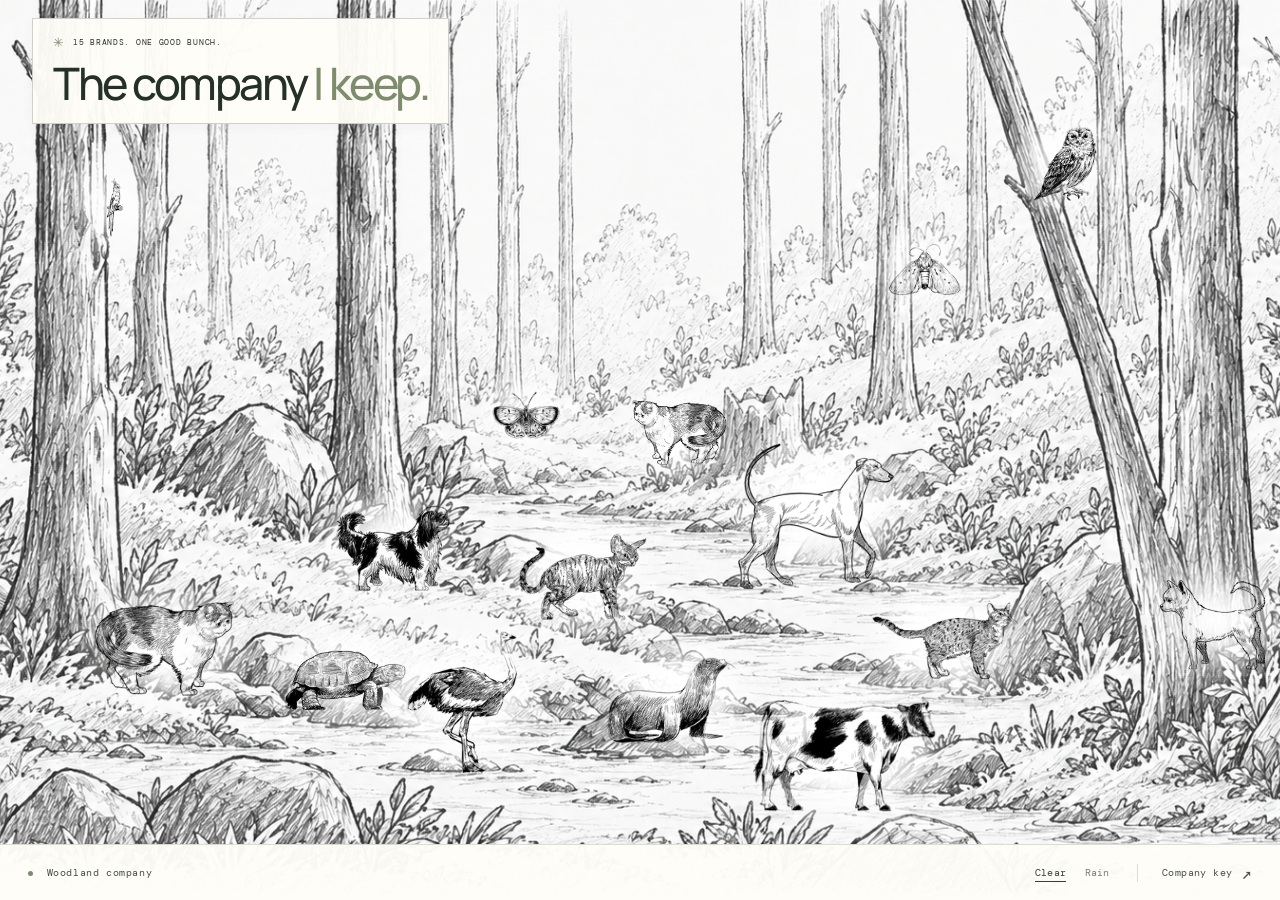
==== commit b9274839: "Add pencil rain mode and clear weather controls" ====
--- a/clients/index.html
+++ b/clients/index.html
@@ -20,9 +20,11 @@
   <link rel="stylesheet" href="animal-contrast.css?v=20260921-selected-halo">
   <link rel="stylesheet" href="field-guide.css?v=20260921-woodland-polish">
   <link rel="stylesheet" href="ambient-life.css?v=20260921-pencil-water-flight">
-  <script src="clients.js?v=20260921-woodland-polish" defer></script>
+  <link rel="stylesheet" href="weather.css?v=20260922-pencil-rain">
+  <script src="weather.js?v=20260922-pencil-rain" defer></script>
+  <script src="clients.js?v=20260922-client-stories" defer></script>
 </head>
-<body>
+<body data-weather="clear">
   <a class="skip-link" href="#animal-field">Skip to clients</a>
   <main id="main">
     <section class="intro" aria-labelledby="page-title">
@@ -37,6 +39,7 @@
       <div class="field-heading"><p id="field-heading">PICK A COMPANION</p><p>Hover, tap, or use the arrow keys</p></div>
       <div class="animal-stage">
         <div class="ambient-life" aria-hidden="true">
+          <div class="pencil-rain"></div>
           <svg class="creek-surface" viewBox="0 0 1659 948" preserveAspectRatio="xMidYMid slice" focusable="false">
             <defs>
               <!-- Broken, slightly irregular arcs follow the pencil water marks. -->
@@ -61,6 +64,13 @@
               <g class="water-ring"><use href="#pencil-water-ring"/></g>
               <g class="water-ring"><use href="#pencil-water-ring"/></g>
             </g>
+            <g class="rain-ripples">
+              <g transform="translate(774 529) scale(0.32)"><g class="rain-ring" style="--impact-delay: 0.0s"><use href="#pencil-water-ring"/></g></g>
+              <g transform="translate(919 578) scale(0.42)"><g class="rain-ring" style="--impact-delay: -0.57s"><use href="#pencil-water-ring"/></g></g>
+              <g transform="translate(974 647) scale(0.4)"><g class="rain-ring" style="--impact-delay: -1.14s"><use href="#pencil-water-ring"/></g></g>
+              <g transform="translate(1020 735) scale(0.5)"><g class="rain-ring" style="--impact-delay: -1.71s"><use href="#pencil-water-ring"/></g></g>
+              <g transform="translate(869 555) scale(0.28)"><g class="rain-ring" style="--impact-delay: -2.28s"><use href="#pencil-water-ring"/></g></g>
+            </g>
           </svg>
           <div class="forest-flyby"><span class="sketch-bird"></span></div>
         </div>
@@ -75,7 +85,7 @@
         <ul id="client-services" class="services" aria-label="Services"></ul>
         <a id="client-link" target="_blank" rel="noopener noreferrer">Visit website <span aria-hidden="true">↗</span><span class="sr-only"> (opens in a new tab)</span></a>
       </article>
-      <div class="field-footer"><p><span class="motion-dot" aria-hidden="true"></span> Woodland company</p><button id="field-guide-toggle" class="field-guide-toggle" type="button" aria-expanded="false" aria-controls="field-guide">Company key <span aria-hidden="true">↗</span></button></div>
+      <div class="field-footer"><p><span class="motion-dot" aria-hidden="true"></span> Woodland company</p><div class="field-controls"><div class="weather-control" role="group" aria-label="Woodland weather"><button type="button" data-weather-choice="clear" aria-pressed="true">Clear</button><button type="button" data-weather-choice="rain" aria-pressed="false">Rain</button></div><button id="field-guide-toggle" class="field-guide-toggle" type="button" aria-expanded="false" aria-controls="field-guide">Company key <span aria-hidden="true">↗</span></button></div></div>
       <aside id="field-guide" class="field-guide" aria-label="Company key" hidden>
         <div class="field-guide-heading"><p>FIELD GUIDE · 15 COMPANIES</p><button id="field-guide-close" type="button" aria-label="Close company key">×</button></div>
         <div id="company-key" class="company-key"></div>
--- a/clients/weather.css
+++ b/clients/weather.css
@@ -0,0 +1,57 @@
+/* Graphite weather stays behind companions and their paper notes. */
+.animal-stage::before {
+  content: ''; position: absolute; inset: 0; z-index: 1;
+  background: #333a36; opacity: 0; pointer-events: none;
+  transition: opacity 1.2s ease;
+}
+body[data-weather='rain'] .animal-stage::before { opacity: .11; }
+.pencil-rain { position: absolute; inset: 0; overflow: hidden; opacity: 0; transition: opacity .8s ease; }
+.rain-stroke {
+  position: absolute; top: -30px; left: var(--rain-x); width: 1px;
+  height: var(--rain-length); opacity: var(--rain-ink);
+  background: linear-gradient(transparent, #535550 35%, #535550 80%, transparent);
+  animation: graphite-rain var(--rain-speed) linear var(--rain-delay) infinite paused;
+}
+body[data-weather='rain'] .pencil-rain { opacity: 1; }
+body[data-weather='rain'] .rain-stroke,
+body[data-weather='rain'] .rain-ring { animation-play-state: running; }
+.rain-ripples { opacity: 0; transition: opacity .8s ease; }
+body[data-weather='rain'] .rain-ripples { opacity: 1; }
+.rain-ring {
+  transform-box: fill-box; transform-origin: center; opacity: 0;
+  animation: rain-impact 2.8s ease-out var(--impact-delay) infinite paused;
+}
+@keyframes graphite-rain {
+  from { transform: translate3d(35px, -25px, 0) rotate(12deg); }
+  to { transform: translate3d(-100px, calc(100svh + 60px), 0) rotate(12deg); }
+}
+@keyframes rain-impact {
+  0% { opacity: 0; transform: scale(.12, .3); }
+  10% { opacity: .65; }
+  75%, 100% { opacity: 0; transform: scale(1.1, 1); }
+}
+.field-controls { display: flex; align-items: center; gap: 24px; }
+.weather-control { display: flex; align-items: center; gap: 2px; }
+.field-footer .weather-control button {
+  min-width: 44px; min-height: 44px; padding: 0 7px; border: 0;
+  background: transparent; color: #777e73; font: 10px var(--mono);
+  letter-spacing: .02em; text-underline-offset: 5px;
+}
+.field-footer .weather-control button[aria-pressed='true'] { color: #334032; text-decoration: underline; }
+.field-footer .weather-control button:hover { color: #334032; }
+.weather-control::after { content: ''; height: 18px; width: 1px; background: #8b91844d; margin-left: 16px; }
+@media (max-width: 680px) {
+  .field-controls { gap: 8px; }
+  .weather-control::after { margin-left: 3px; }
+  .field-footer .weather-control button { padding-inline: 4px; font-size: 9px; }
+  .rain-stroke:nth-child(n+25) { display: none; }
+  .field-footer { padding-inline: 12px; }
+  .field-footer p { font-size: 8px; letter-spacing: 0; }
+  .field-footer .field-guide-toggle { font-size: 9px; gap: 4px; }
+  .motion-dot { margin-right: 3px; }
+}
+@media (prefers-reduced-motion: reduce) {
+  .pencil-rain, .rain-ripples { display: none; }
+  .animal-stage::before { transition: none; }
+}
+body.weather-paused .ambient-life * { animation-play-state: paused !important; }
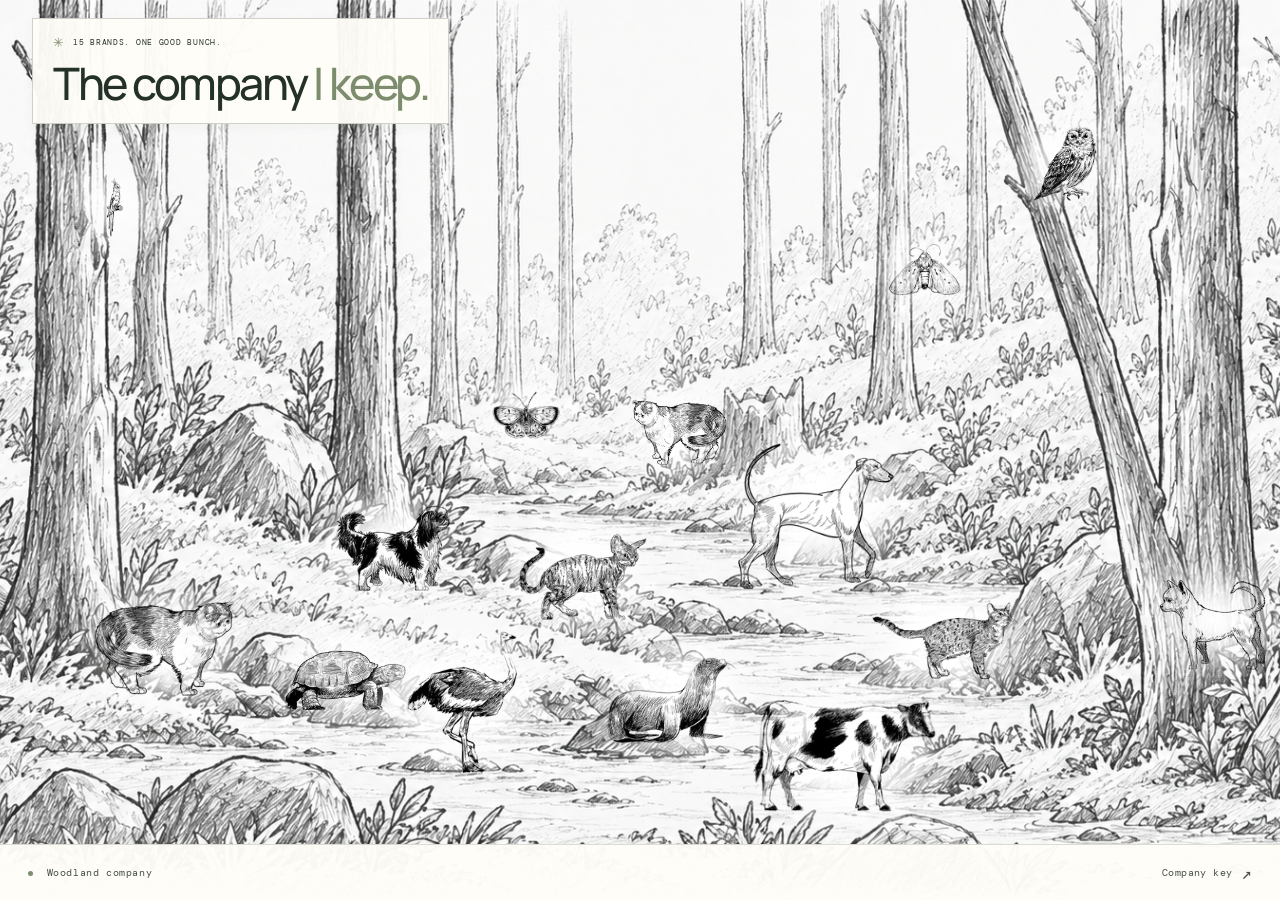
==== commit cdae866d: "Make woodland showers random and space bird passes 35 seconds apart" ====
--- a/clients/index.html
+++ b/clients/index.html
@@ -19,9 +19,9 @@
   <link rel="stylesheet" href="mobile-scene.css?v=20260921-woodland-polish">
   <link rel="stylesheet" href="animal-contrast.css?v=20260921-selected-halo">
   <link rel="stylesheet" href="field-guide.css?v=20260921-woodland-polish">
-  <link rel="stylesheet" href="ambient-life.css?v=20260921-pencil-water-flight">
-  <link rel="stylesheet" href="weather.css?v=20260922-pencil-rain">
-  <script src="weather.js?v=20260922-pencil-rain" defer></script>
+  <link rel="stylesheet" href="ambient-life.css?v=20260922-bird-35s">
+  <link rel="stylesheet" href="weather.css?v=20260922-random-showers">
+  <script src="weather.js?v=20260922-random-showers" defer></script>
   <script src="clients.js?v=20260922-client-stories" defer></script>
 </head>
 <body data-weather="clear">
@@ -85,7 +85,7 @@
         <ul id="client-services" class="services" aria-label="Services"></ul>
         <a id="client-link" target="_blank" rel="noopener noreferrer">Visit website <span aria-hidden="true">↗</span><span class="sr-only"> (opens in a new tab)</span></a>
       </article>
-      <div class="field-footer"><p><span class="motion-dot" aria-hidden="true"></span> Woodland company</p><div class="field-controls"><div class="weather-control" role="group" aria-label="Woodland weather"><button type="button" data-weather-choice="clear" aria-pressed="true">Clear</button><button type="button" data-weather-choice="rain" aria-pressed="false">Rain</button></div><button id="field-guide-toggle" class="field-guide-toggle" type="button" aria-expanded="false" aria-controls="field-guide">Company key <span aria-hidden="true">↗</span></button></div></div>
+      <div class="field-footer"><p><span class="motion-dot" aria-hidden="true"></span> Woodland company</p><button id="field-guide-toggle" class="field-guide-toggle" type="button" aria-expanded="false" aria-controls="field-guide">Company key <span aria-hidden="true">↗</span></button></div>
       <aside id="field-guide" class="field-guide" aria-label="Company key" hidden>
         <div class="field-guide-heading"><p>FIELD GUIDE · 15 COMPANIES</p><button id="field-guide-close" type="button" aria-label="Close company key">×</button></div>
         <div id="company-key" class="company-key"></div>
--- a/clients/ambient-life.css
+++ b/clients/ambient-life.css
@@ -48,7 +48,7 @@
   height: 90px;
   opacity: 0;
   will-change: transform;
-  animation: woodland-bird-crossing 10s linear infinite;
+  animation: woodland-bird-crossing 35s linear infinite;
 }
 
 .sketch-bird {
@@ -72,11 +72,11 @@
 }
 
 @keyframes woodland-bird-crossing {
-  0%, 35% { opacity: 0; transform: translate(-100px, 0) rotate(-4deg); }
-  39% { opacity: .84; }
-  57% { transform: translate(calc(43vw - 34px), -18px) rotate(-2deg); }
-  72% { opacity: .84; }
-  77%, 100% { opacity: 0; transform: translate(calc(100vw + 100px), 5px) rotate(3deg); }
+  0%, 10% { opacity: 0; transform: translate(-100px, 0) rotate(-4deg); }
+  11.143% { opacity: .84; }
+  16.286% { transform: translate(calc(43vw - 34px), -18px) rotate(-2deg); }
+  20.571% { opacity: .84; }
+  22%, 100% { opacity: 0; transform: translate(calc(100vw + 100px), 5px) rotate(3deg); }
 }
 
 @keyframes songbird-wingbeat {
--- a/clients/weather.css
+++ b/clients/weather.css
@@ -30,25 +30,8 @@
   10% { opacity: .65; }
   75%, 100% { opacity: 0; transform: scale(1.1, 1); }
 }
-.field-controls { display: flex; align-items: center; gap: 24px; }
-.weather-control { display: flex; align-items: center; gap: 2px; }
-.field-footer .weather-control button {
-  min-width: 44px; min-height: 44px; padding: 0 7px; border: 0;
-  background: transparent; color: #777e73; font: 10px var(--mono);
-  letter-spacing: .02em; text-underline-offset: 5px;
-}
-.field-footer .weather-control button[aria-pressed='true'] { color: #334032; text-decoration: underline; }
-.field-footer .weather-control button:hover { color: #334032; }
-.weather-control::after { content: ''; height: 18px; width: 1px; background: #8b91844d; margin-left: 16px; }
 @media (max-width: 680px) {
-  .field-controls { gap: 8px; }
-  .weather-control::after { margin-left: 3px; }
-  .field-footer .weather-control button { padding-inline: 4px; font-size: 9px; }
   .rain-stroke:nth-child(n+25) { display: none; }
-  .field-footer { padding-inline: 12px; }
-  .field-footer p { font-size: 8px; letter-spacing: 0; }
-  .field-footer .field-guide-toggle { font-size: 9px; gap: 4px; }
-  .motion-dot { margin-right: 3px; }
 }
 @media (prefers-reduced-motion: reduce) {
   .pencil-rain, .rain-ripples { display: none; }
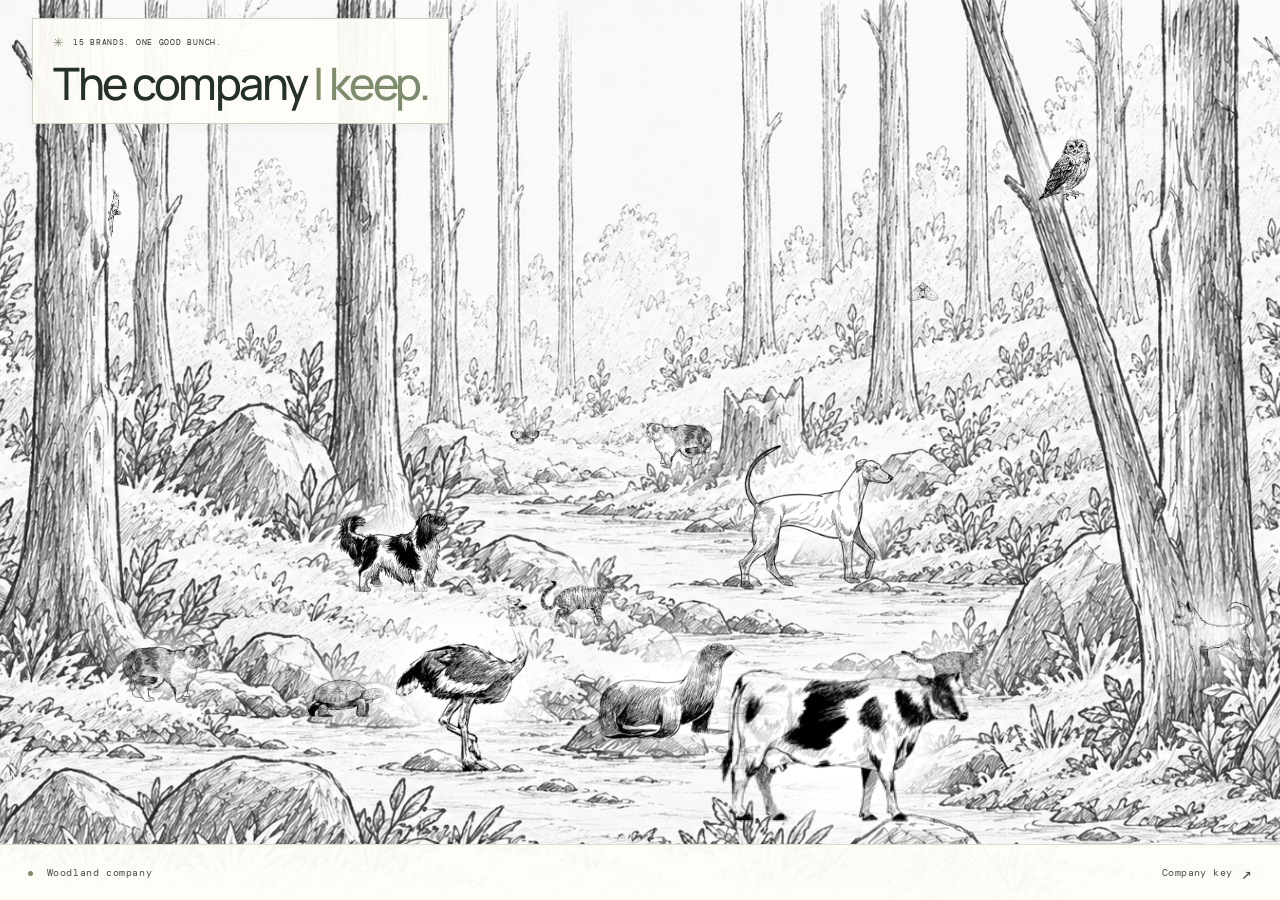
==== commit dd6e1961: "Rebalance animal proportions across desktop and mobile" ====
--- a/clients/index.html
+++ b/clients/index.html
@@ -20,8 +20,9 @@
   <link rel="stylesheet" href="animal-contrast.css?v=20260921-selected-halo">
   <link rel="stylesheet" href="field-guide.css?v=20260921-woodland-polish">
   <link rel="stylesheet" href="ambient-life.css?v=20260922-bird-35s">
-  <link rel="stylesheet" href="weather.css?v=20260922-random-showers">
-  <script src="weather.js?v=20260922-random-showers" defer></script>
+  <link rel="stylesheet" href="weather.css?v=20260922-leaves-wind">
+  <link rel="stylesheet" href="proportions.css?v=20260922-species-scale">
+  <script src="weather.js?v=20260922-leaves-wind" defer></script>
   <script src="clients.js?v=20260922-client-stories" defer></script>
 </head>
 <body data-weather="clear">
--- a/clients/weather.css
+++ b/clients/weather.css
@@ -38,3 +38,38 @@
   .animal-stage::before { transition: none; }
 }
 body.weather-paused .ambient-life * { animation-play-state: paused !important; }
+
+/* Leaves carry the wind: a gentle drop, a sideways sweep, then a soft landing. */
+.falling-leaves { position: absolute; inset: 0; pointer-events: none; overflow: hidden; }
+.falling-leaf {
+  position: absolute; left: var(--leaf-x); top: var(--leaf-y);
+  width: var(--leaf-size); height: calc(var(--leaf-size) * 1.28); opacity: 0;
+}
+.falling-leaf svg {
+  width: 100%; height: 100%; fill: #e9e8df; stroke: #626359;
+  stroke-width: .85; stroke-linejoin: round; stroke-linecap: round;
+}
+.falling-leaf .leaf-veins { fill: none; stroke-width: .65; }
+body[data-wind='gust'] .falling-leaf { animation: leaf-drift 9s var(--leaf-delay) linear both; }
+body[data-wind='gust'] .falling-leaf svg { animation: leaf-turn 3s var(--leaf-delay) ease-in-out 3 both; }
+.pencil-rain { transform-origin: center top; transition: opacity .8s ease, transform 2s ease; }
+body[data-wind='gust'] .pencil-rain { transform: skewX(-7deg); }
+@keyframes leaf-drift {
+  0% { opacity: 0; transform: translate3d(0, 0, 0); }
+  10% { opacity: .8; transform: translate3d(3vw, 5svh, 0); }
+  32% { transform: translate3d(13vw, 18svh, 0); }
+  53% { transform: translate3d(34vw, 25svh, 0); }
+  72% { opacity: .75; transform: translate3d(42vw, 42svh, 0); }
+  100% { opacity: 0; transform: translate3d(48vw, 65svh, 0); }
+}
+@keyframes leaf-turn {
+  0%, 100% { transform: rotate(var(--leaf-turn)) scaleX(.9); }
+  35% { transform: rotate(calc(var(--leaf-turn) + 80deg)) scaleX(.45); }
+  70% { transform: rotate(calc(var(--leaf-turn) + 155deg)) scaleX(.85); }
+}
+@media (max-width: 680px) {
+  .falling-leaf:nth-child(n+4) { display: none; }
+}
+@media (prefers-reduced-motion: reduce) {
+  .falling-leaves { display: none; }
+}
--- a/clients/proportions.css
+++ b/clients/proportions.css
@@ -0,0 +1,64 @@
+/* Relative species sizes, with the existing drawing baselines held in place.
+   Perspective keeps the distant cat smaller; small companions retain 44px hit areas. */
+.animal { top: calc(var(--y) + var(--ground-shift)) !important; }
+.animal::after {
+  content: ''; position: absolute; left: 50%; top: 0;
+  width: max(100%, 44px); height: 100%; transform: translateX(-50%);
+}
+.animal[data-id='create'] { --animal-size: 80px !important; --ground-shift: 25px; }
+.animal[data-id='olyra'] { --animal-size: 110px !important; --ground-shift: 2px; }
+.animal[data-id='kevins'] { --animal-size: 78px !important; --ground-shift: 23px; }
+.animal[data-id='ctwf'] { --animal-size: 52px !important; --ground-shift: 5px; }
+.animal[data-id='koia'] { --animal-size: 154px !important; --ground-shift: 0.5px; }
+.animal[data-id='gigit'] { --animal-size: 62px !important; --ground-shift: 13px; }
+.animal[data-id='jpress'] { --animal-size: 30px !important; --ground-shift: 20px; }
+.animal[data-id='unbound'] { --animal-size: 68px !important; --ground-shift: 20px; }
+.animal[data-id='somera'] { --animal-size: 32px !important; --ground-shift: 20px; }
+.animal[data-id='ohana-realty'] { --animal-size: 84px !important; --ground-shift: 25.5px; }
+.animal[data-id='lym'] { --animal-size: 66px !important; --ground-shift: 6px; }
+.animal[data-id='oceanfoam'] { --animal-size: 82px !important; --ground-shift: 11.5px; }
+.animal[data-id='tare'] { --animal-size: 180px !important; --ground-shift: -16px; }
+.animal[data-id='richwife'] { --animal-size: 144px !important; --ground-shift: -9px; }
+.animal[data-id='served'] { --animal-size: 224px !important; --ground-shift: -30px; }
+@media (min-width: 681px) and (max-width: 900px) {
+  .animal[data-id='create'] { --animal-size: 64px !important; --ground-shift: calc((clamp(58px, 10vw, 100px) - 64px) / 2); }
+  .animal[data-id='olyra'] { --animal-size: 88px !important; --ground-shift: calc((clamp(58px, 10vw, 100px) - 88px) / 2); }
+  .animal[data-id='kevins'] { --animal-size: 62px !important; --ground-shift: calc((clamp(58px, 10vw, 100px) - 62px) / 2); }
+  .animal[data-id='ctwf'] { --animal-size: 42px !important; --ground-shift: calc((54px - 42px) / 2); }
+  .animal[data-id='koia'] { --animal-size: 123px !important; --ground-shift: calc((clamp(58px, 10vw, 100px) - 123px) / 2); }
+  .animal[data-id='gigit'] { --animal-size: 50px !important; --ground-shift: calc((clamp(58px, 10vw, 100px) - 50px) / 2); }
+  .animal[data-id='jpress'] { --animal-size: 24px !important; --ground-shift: calc((54px - 24px) / 2); }
+  .animal[data-id='unbound'] { --animal-size: 54px !important; --ground-shift: calc((clamp(58px, 10vw, 100px) - 54px) / 2); }
+  .animal[data-id='somera'] { --animal-size: 26px !important; --ground-shift: calc((54px - 26px) / 2); }
+  .animal[data-id='ohana-realty'] { --animal-size: 67px !important; --ground-shift: calc((clamp(58px, 10vw, 100px) - 67px) / 2); }
+  .animal[data-id='lym'] { --animal-size: 53px !important; --ground-shift: calc((54px - 53px) / 2); }
+  .animal[data-id='oceanfoam'] { --animal-size: 66px !important; --ground-shift: calc((clamp(58px, 10vw, 100px) - 66px) / 2); }
+  .animal[data-id='tare'] { --animal-size: 144px !important; --ground-shift: calc((clamp(58px, 10vw, 100px) - 144px) / 2); }
+  .animal[data-id='richwife'] { --animal-size: 115px !important; --ground-shift: calc((clamp(58px, 10vw, 100px) - 115px) / 2); }
+  .animal[data-id='served'] { --animal-size: 179px !important; --ground-shift: calc((clamp(58px, 10vw, 100px) - 179px) / 2); }
+}
+@media (max-width: 680px) {
+  .animal[data-id='create'] { --animal-size: 50px !important; --ground-shift: 16.8px; }
+  .animal[data-id='olyra'] { --animal-size: 72px !important; --ground-shift: 0px; }
+  .animal[data-id='kevins'] { --animal-size: 48px !important; --ground-shift: 16.8px; }
+  .animal[data-id='ctwf'] { --animal-size: 50px !important; --ground-shift: 9.6px; }
+  .animal[data-id='koia'] { --animal-size: 90px !important; --ground-shift: 0px; }
+  .animal[data-id='gigit'] { --animal-size: 40px !important; --ground-shift: 10.8px; }
+  .animal[data-id='jpress'] { --animal-size: 24px !important; --ground-shift: 10.8px; }
+  .animal[data-id='unbound'] { --animal-size: 44px !important; --ground-shift: 12px; }
+  .animal[data-id='somera'] { --animal-size: 24px !important; --ground-shift: 11.4px; }
+  .animal[data-id='ohana-realty'] { --animal-size: 52px !important; --ground-shift: 16.8px; }
+  .animal[data-id='lym'] { --animal-size: 44px !important; --ground-shift: 3.6px; }
+  .animal[data-id='oceanfoam'] { --animal-size: 52px !important; --ground-shift: 9.6px; }
+  .animal[data-id='tare'] { --animal-size: 108px !important; --ground-shift: -10.8px; }
+  .animal[data-id='richwife'] { --animal-size: 88px !important; --ground-shift: -6px; }
+  .animal[data-id='served'] { --animal-size: 134px !important; --ground-shift: -24px; }
+}
+/* Keep nearby companions distinct and small hit targets above large empty image boxes. */
+.animal[data-id='create'], .animal[data-id='jpress'], .animal[data-id='somera'] { z-index: 5; }
+@media (min-width: 901px) {
+  .animal[data-id='served'] { --ground-shift: -10px; }
+}
+@media (max-width: 680px) {
+  .animal[data-id='richwife'] { --x: calc(54% - 10px) !important; --ground-shift: -24px; }
+}
